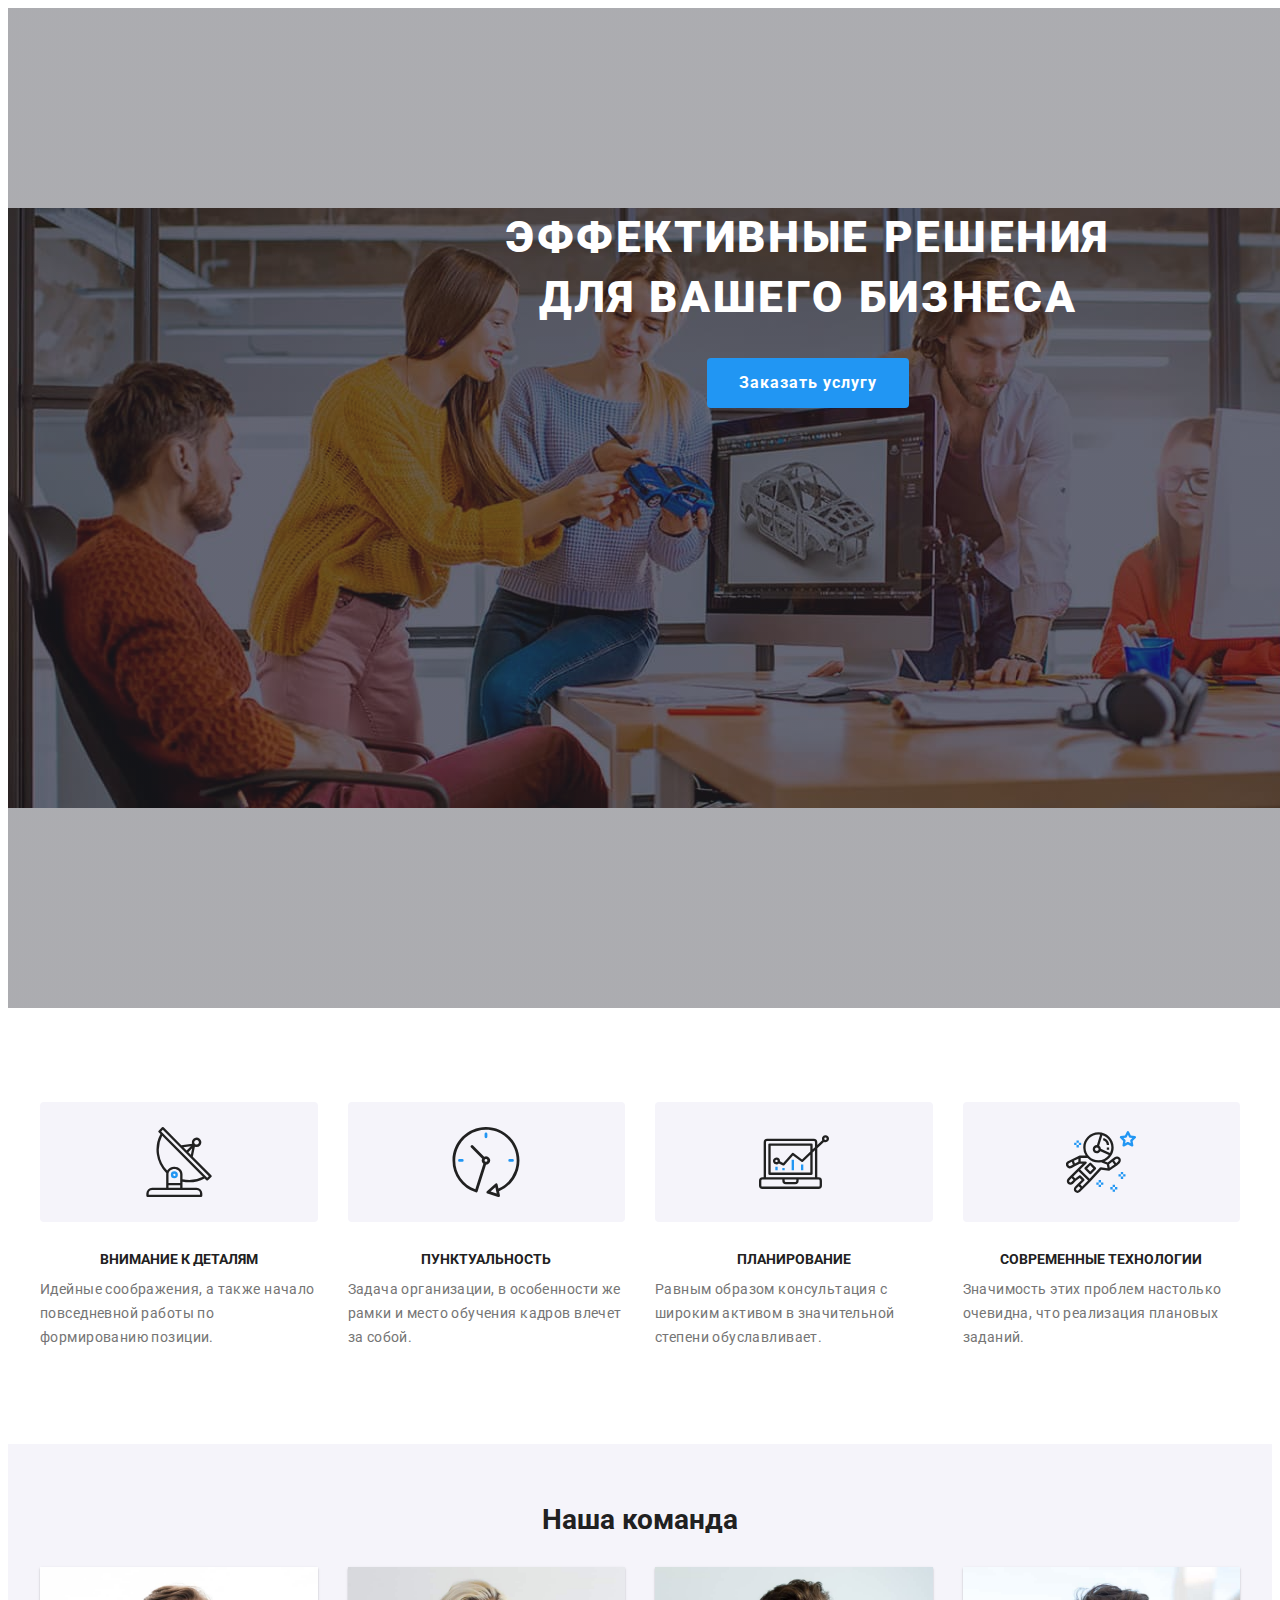
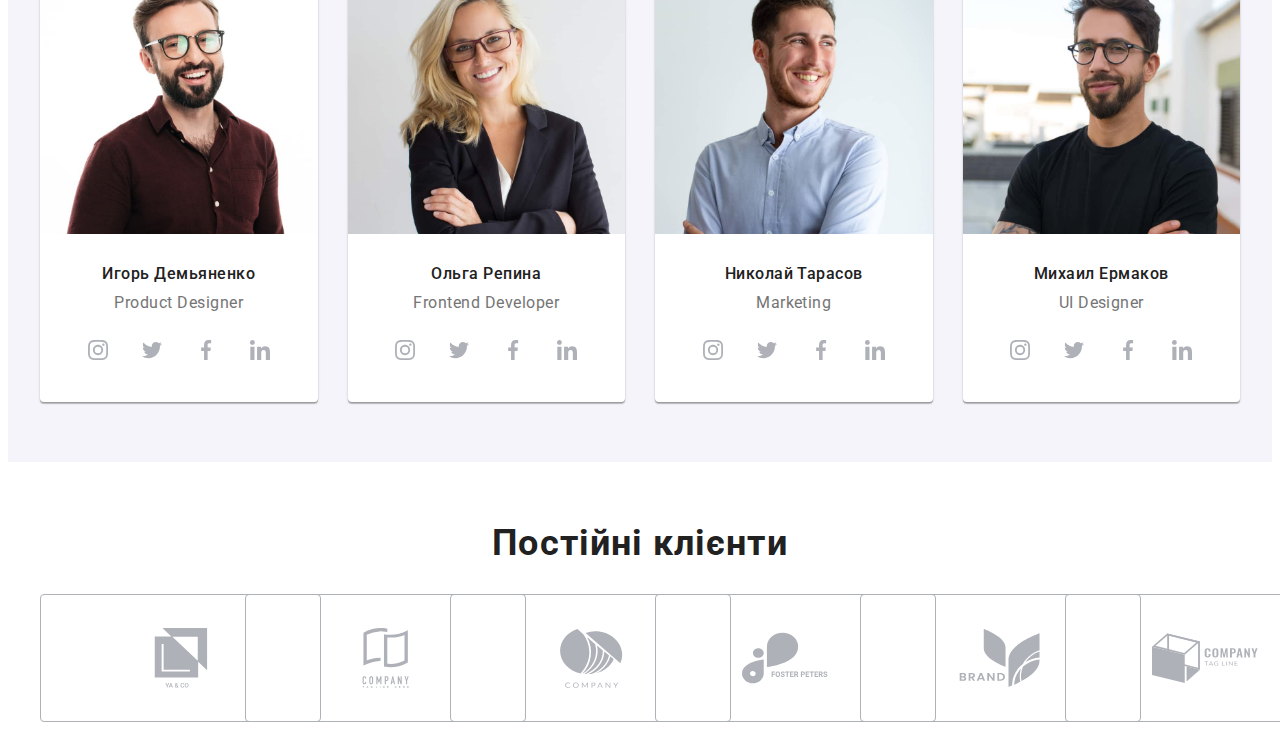
==== index.html @ 5abfdfe2 "адаптивка 3 секцій" ====
<!DOCTYPE html>
<html lang="ru">
<head>
    <meta charset="UTF-8">
    <meta http-equiv="X-UA-Compatible" content="IE=edge">
    <meta name="viewport" content="width=device-width, initial-scale=1.0">
    <title>Document</title>
    <link href="https://fonts.googleapis.com/css2?family=Raleway:wght@700&family=Roboto:wght@400;500;700;900&display=swap" rel="stylesheet">
    <link rel="stylesheet" href="https://cdnjs.cloudflare.com/ajax/libs/modern-normalize/1.1.0/modern-normalize.min.css" integrity="sha512-wpPYUAdjBVSE4KJnH1VR1HeZfpl1ub8YT/NKx4PuQ5NmX2tKuGu6U/JRp5y+Y8XG2tV+wKQpNHVUX03MfMFn9Q==" crossorigin="anonymous" referrerpolicy="no-referrer" />
    <link rel="stylesheet" href="./css/main.min.css">
</head>
<body>
    <!--шапка сторінки-->
    <!-- <header class="header">
        <div class="container header__block">
            <a lang="en" href="" class="header__logo--black"> <span class="header__logo">Web</span>Studio</a>
            <nav class="navigation">
                <ul class="navigation__list list">
                    <li class="navigation__item"> <a href="./index.html" class="navigation__link current">Студия</a></li>
                    <li class="navigation__item"> <a href="./portfolio.html" class="navigation__link">Портфолио</a></li>
                    <li class="navigation__item"> <a href="" class="navigation__link">Контакты</a></li>
                </ul>
            </nav>
            <ul class="contacts list">
                <li class="contacts__item"><a href="mailto:info@devstudio.com" class="contacts__link"> 
                <svg class="contacts__icon-mail" width="16" height="12">
                    <use href="./images/symbol-defs.svg#mail"></use>
                </svg> info@devstudio.com</a></li>
                <li class="contacts__item"><a href="tel:+380961111111" class="contacts__link"> 
                <svg class="contacts__icon-tel" width="10" height="16">
                    <use href="./images/symbol-defs.svg#tel"></use>
                </svg> +38 096 111 11 11</a></li>
            </ul>
        </div>
      
    </header> -->
    <!-- <main> -->
            <!--секція з банером-->
            <section class="hero">
                <div class="container hero__container">
                    <h1 class="hero__title">Эффективные решения для вашего бизнеса</h1>
                    <button type="button" class="hero__button" data-modal-open>Заказать услугу</button>
                </div>
               
            </section>
        <!--секція з перевагами-->
        <section class="features">
            <div class="container">
                <h2 class="invisible features__title">переваги компанії</h2>
                <ul class="features__list list">
                    <li class="features__box">
                        <div class="features__icon-box">
                            <svg class="features__icon" width="70px" height="70px">
                                <use href="./images/symbol-defs.svg#antenna"></use>
                            </svg>
                        </div>
                        <h3 class="features__subtitle">Внимание к деталям</h3>
                        <p class="features__text">Идейные соображения, а также начало 
                        повседневной работы по формированию позиции.</p>
                    </li>
                    <li class="features__box">
                        <div class="features__icon-box">
                            <svg class="features__icon" width="70px" height="70px">
                                <use href="./images/symbol-defs.svg#clock"></use>
                            </svg>
                        </div>
                        <h3 class="features__subtitle">Пунктуальность</h3>
                        <p class="features__text">Задача организации, 
                        в особенности же рамки и место обучения кадров влечет за собой.</p>
                    </li>
                    <li class="features__box">
                        <div class="features__icon-box">
                            <svg class="features__icon" width="70px" height="70px">
                                <use href="./images/symbol-defs.svg#diagram"></use>
                            </svg>
                        </div>
                        <h3 class="features__subtitle">Планирование</h3>
                        <p class="features__text">Равным образом консультация с широким 
                        активом в значительной степени обуславливает.</p>
                    </li>
                    <li class="features__box">
                        <div class="features__icon-box">
                            <svg class="features__icon" width="70px" height="70px">
                                <use href="./images/symbol-defs.svg#astronaut"></use>
                            </svg>
                        </div>
                        <h3 class="features__subtitle">Современные технологии</h3>
                        <p class="features__text">Значимость этих проблем настолько очевидна,
                        что реализация плановых заданий.</p>
                    </li>
                </ul>
            </div>
        </section>
        <!--секція різновди робіт-->
        <!-- <section class="produce">
            <div class="container produce__foto">
                <h2 class="produce__title">Чем мы занимаемся</h2>
            <ul class="produce__list">
                <li class="produce__img">
                    <img src="./images/img_computer.jpg" alt="розробка програм на компютері" width="370">
                    <h3 class="produce__subtitle">Десктопні додатки</h3>
                </li>
                <li class="produce__img">
                    <img src="./images/img_telefon.jpg" alt="розробка дизайну сторінки на компютері" width="370">
                    <h3 class="produce__subtitle">Мобільні додатки</h3>
                </li>
                <li class="produce__img">
                    <img src="./images/img_color.jpg" alt="вибір спектру кольлрів" width="370">
                    <h3 class="produce__subtitle">Дизайнерські рішення</h3>
                </li>
            </ul>
            </div>
        </section> -->
        <!--секція команда-->
        <section class="team">
            <div class="container team__container">
                <h2 class="team__title">Наша команда</h2>
            <ul class="team__list list">
                <li class="team__box">
                    <img class="team__foto" src="./images/foto_ihor.jpg" alt="фото:Игорь Демьяненко" width="270">
                    <div class="team__info">
                        
                        <h3 class="team__subtitle" >Игорь Демьяненко</h3>
                        <p lang="en" class="team__text">Product Designer</p>
                        <ul class="team__icon-list list">
                            <li class="team__social"> <a href="" class="team__link link"> 
                                <svg class="team__soc-icon" width="20px" height="20px">
                                <use href="./images/symbol-defs.svg#instagram"></use>
                            </svg> </a>
                        </li>
                            <li class="team__social"> <a href="" class="team__link link"> 
                                <svg class="team__soc-icon" width="20px" height="20px">
                                    <use href="./images/symbol-defs.svg#twitter"></use>
                                </svg>
                            </a></li>
                            <li class="team__social"> <a href="" class="team__link link"> 
                                <svg class="team__soc-icon" width="20px" height="20px">
                                    <use href="./images/symbol-defs.svg#facebook"></use>
                                </svg>
                            </a></li>
                            <li class="team__social"> <a href="" class="team__link link">
                                <svg class="team__soc-icon" width="20px" height="20px">
                                    <use href="./images/symbol-defs.svg#linkedin"></use>
                                </svg>
                            </a></li>
                        </ul>
                    </div> 
                </li>
                <li class="team__box">
                    <img class="team__foto" src="./images/img_olga.jpg" alt="фото:Ольга Репина" width="270">
                    <div class="team__info">
                        <h3 class="team__subtitle">Ольга Репина</h3>
                        <p lang="en" class="team__text">Frontend Developer</p>
                        <ul class="team__icon-list list">
                            <li class="team__social"> <a href="" class="team__link link"> 
                                <svg class="team__soc-icon" width="20px" height="20px">
                                <use href="./images/symbol-defs.svg#instagram"></use>
                            </svg> </a></li>
                            <li class="team__social"> <a href="" class="team__link link"> 
                                <svg class="team__soc-icon" width="20px" height="20px">
                                    <use href="./images/symbol-defs.svg#twitter"></use>
                                </svg>
                            </a></li>
                            <li class="team__social"> <a href="" class="team__link link"> 
                                <svg class="team__soc-icon" width="20px" height="20px">
                                    <use href="./images/symbol-defs.svg#facebook"></use>
                                </svg>
                            </a></li>
                            <li class="team__social"> <a href="" class="team__link link">
                                <svg class="team__soc-icon" width="20px" height="20px">
                                    <use href="./images/symbol-defs.svg#linkedin"></use>
                                </svg>
                            </a></li>
                        </ul>
                    </div> 
                </li>
                <li class="team__box">
                    <img class="team__foto" src="./images/img_nikolay.jpg" alt="фото:Николай Тарасов" width="270">
                    <div class="team__info">
                        <h3 class="team__subtitle">Николай Тарасов</h3>
                        <p lang="en" class="team__text">Marketing</p>
                        <ul class="team__icon-list list">
                            <li class="team__social"> <a href="" class="team__link link"> 
                                <svg class="team__soc-icon" width="20px" height="20px">
                                <use href="./images/symbol-defs.svg#instagram"></use>
                            </svg> </a></li>
                            <li class="team__social"> <a href="" class="team__link link"> 
                                <svg class="team__soc-icon" width="20px" height="20px">
                                    <use href="./images/symbol-defs.svg#twitter"></use>
                                </svg>
                            </a></li>
                            <li class="team__social"> <a href="" class="team__link link"> 
                                <svg class="team__soc-icon" width="20px" height="20px">
                                    <use href="./images/symbol-defs.svg#facebook"></use>
                                </svg>
                            </a></li>
                            <li class="team__social"> <a href="" class="team__link link">
                                <svg class="team__soc-icon" width="20px" height="20px">
                                    <use href="./images/symbol-defs.svg#linkedin"></use>
                                </svg>
                            </a></li>
                        </ul>
                    </div> 
                </li>
                <li class="team__box">
                    <img class="team__foto" src="./images/img_mihail.jpg" alt="фото:Михаил Ермаков" width="270">
                    <div class="team__info">
                        <h3 class="team__subtitle">Михаил Ермаков</h3>
                        <p lang="en" class="team__text">UI Designer</p>
                        <ul class="team__icon-list list">
                            <li class="team__social"> <a href="" class="team__link link"> 
                                <svg class="team__soc-icon" width="20px" height="20px">
                                <use href="./images/symbol-defs.svg#instagram"></use>
                            </svg> </a></li>
                            <li class="team__social"> <a href="" class="team__link link"> 
                                <svg class="team__soc-icon" width="20px" height="20px">
                                    <use href="./images/symbol-defs.svg#twitter"></use>
                                </svg>
                            </a></li>
                            <li class="team__social"> <a href="" class="team__link link"> 
                                <svg class="team__soc-icon" width="20px" height="20px">
                                    <use href="./images/symbol-defs.svg#facebook"></use>
                                </svg>
                            </a></li>
                            <li class="team__social"> <a href="" class="team__link link">
                                <svg class="team__soc-icon" width="20px" height="20px">
                                    <use href="./images/symbol-defs.svg#linkedin"></use>
                                </svg>
                            </a></li>
                        </ul>
                    </div> 
                </li>
            </ul>
            </div>
        </section>
        <!-- клієнти -->
        <section class="customers">
            <div class="container customers__container">
                <h2 class="customers__title">Постійні клієнти</h2>
                <ul class="customers__list list">
                    <li class="customers__item"> <a href="" class="customers__link"> 
                    <svg class="customers__icon" width="106px" height="60px">
                        <use href="./images/symbol-defs.svg#logo"></use>
                    </svg></a> </li>
                    <li class="customers__item"> <a href="" class="customers__link"> 
                    <svg class="customers__icon" width="106px" height="60px">
                            <use href="./images/symbol-defs.svg#logo2"></use>
                    </svg></a> </li>
                    <li class="customers__item"> <a href="" class="customers__link"> 
                    <svg class="customers__icon" width="106px" height="60px">
                                <use href="./images/symbol-defs.svg#logo3"></use>
                    </svg></a> </li>
                    <li class="customers__item"> <a href="" class="customers__link"> 
                    <svg class="customers__icon" width="106px" height="60px">
                                    <use href="./images/symbol-defs.svg#logo4"></use>
                    </svg></a> </li>
                    <li class="customers__item"> <a href="" class="customers__link"> 
                    <svg class="customers__icon" width="106px" height="60px">
                                        <use href="./images/symbol-defs.svg#logo5"></use>
                    </svg></a> </li>
                    <li class="customers__item"> <a href="" class="customers__link"> 
                    <svg class="customers__icon" width="106px" height="60px">
                                            <use href="./images/symbol-defs.svg#logo6"></use>
                    </svg></a> </li>
                </ul>
            </div>
        </section>
    <!-- </main> -->
    <!--підвал сторінки-->
    <!-- <footer class="footer">
        <div class="container footer__container">
            <div class="footer__box">
                <a lang="en" href="" class="footer__logo--white"> <span class="footer__logo">Web</span>Studio</a>
                <address>
                    <ul class="footer__list list">
                        <li class="footer__address">г. Киев, пр-т Леси Украинки, 26</li>
                        <li class="footer__item"><a href="mailto:info@devstudio.com" class="footer__link">info@devstudio.com</a></li>
                        <li ><a href="tel:+380961111111" class="footer__link">+38 096 111 11 11</a></li>
                    </ul>
                </address>
            </div>
            <div class="networks">
                <strong class="networks__title">приєднуйтесь</strong>
                <ul class="networks__list list">
                    <li class="networks__item"> <a href="" class="networks__link"> 
                        <svg class="networks__icon link" width="20px" height="20px">
                        <use href="./images/symbol-defs.svg#instagram"></use>
                    </svg> </a> </li>
                    <li class="networks__item"> <a href="" class="networks__link"> 
                        <svg class="networks__icon link" width="20px" height="20px">
                        <use href="./images/symbol-defs.svg#twitter"></use>
                    </svg></a> </li>
                    <li class="networks__item"> <a href="" class="networks__link">
                        <svg class="networks__icon link" width="20px" height="20px">
                        <use href="./images/symbol-defs.svg#facebook"></use>
                    </svg> </a> </li>
                    <li class="networks__item"> <a href="" class="networks__link">
                        <svg class="networks__icon link" width="20px" height="20px">
                        <use href="./images/symbol-defs.svg#linkedin"></use>
                    </svg> </a> </li>
                </ul>
            </div>
            <div class="subscription"> 
                <strong class="subscription__title">Підпишіться на розсилку</strong>
                <form class="subscription__form">
                   <div class="subscription__box">
                       <input class="subscription__input" type="email" id="mail" name="mail" placeholder=" ">
                       <label class="subscription__label" for="mail">E-mail</label>
                   </div>
                
                <button class="subscription__btn" type="submit"> <span class="subscription__btn-text" >Підписатися</span>  
                    <svg class="subscription__icon" width="24px" height="24px"> 
                        <use href="./images/symbol-defs.svg#icon-send"></use> </svg> 
                </button>
                </form>
            </div>
        </div>
    </footer> -->
    <!-- <div class="beckdrop is-hidden" data-modal>
      <div class="modal">
        <p class="modal-title">
            Залиште свої дані, ми вам передзвонимо
        </p>
        <form class="modal-form">
            <div class="modal-input-box">
                <label for="name" class="modal-lable">Ім'я</label>
                <div class="modal-input-box-item">
                    <input type="text" required name="name" id="name" class="modal-input" placeholder="Введіть ім'я">
                    <svg class="modal-form-svgicon" width="18px" height="18px"> <use href="./images/symbol-defs.svg#person-modal-icon" ></use> </svg>
                </div>
            </div>
            <div class="modal-input-box">
                <label for="tel" class="modal-lable">Телефон</label>
                <div class="modal-input-box-item">
                    <input type="tel" required name="tel" id="tel" class="modal-input" placeholder="Введіть телефон">
                    <svg class="modal-form-svgicon" width="18px" height="18px"> <use href="./images/symbol-defs.svg#phone-modal-icon" ></use> </svg>
                </div>
            </div>
            <div class="modal-input-box">
                <label for="email" class="modal-lable">Пошта</label>
                <div class="modal-input-box-item">
                    <input type="email" name="email" id="email" class="modal-input" placeholder="Введіть електрону пошту">
                    <svg class="modal-form-svgicon" width="18px" height="18px"> <use href="./images/symbol-defs.svg#email-modal-icon" ></use> </svg>
                </div>
            </div>
            <div class="modal-form-area">
                <label class="user-text-label" for="user-text">Коментар</label>
                <textarea class="modal-form-textarea" name="user-text" id="user-text" placeholder="Введіть текст"></textarea>
            </div>
            <div class="modal-chekbox">
                <input class="chekbox-input invisible" type="checkbox" name="agree" value="true" id="agree">
                <label class="label-chek" for="agree">
                   
                        <span class="chekbox-icon-chek">
                            <svg class="icon-modal-check" width="16px" height="15px"> 
                            <use href="./images/symbol-defs.svg#check" ></use> </svg>  
                        </span> <span class="chek-title">Погоджуюся з розсилкою та приймаю</span>    
                        <a class="chek-link" href="#">Умови договору</a>
                </label>
            </div>

            <button class="modal-form-btn" type="submit">Відправити</button>
        </form>

        <button type="button" class="modal-close-button" data-modal-close>
                    <svg class="icon-close" width="11px" height="11px">
                <use href="./images/symbol-defs.svg#close"></use>
            </svg>
        </button>
      </div>  
    </div>
    <script src="./js/modal.js"></script> -->
</body>
</html>
---- css/main.min.css ----
:root{--primary-text-color: #212121;--accent-color: #2196f3;--had-logo-color: #000000;--text-color: #757575;--hero-color: #ffffff;--footer-contact-color: rgba(255, 255, 255, 0.6);--primary-bg-color: #ffffff;--hero-bg-color: #2f303a;--pre-footer-color: #f5f4fa}.invisible{position:absolute;width:1px;height:1px;margin:-1px;border:0;padding:0;white-space:nowrap;clip-path:inset(100%);clip:rect(0 0 0 0);overflow:hidden}p,h1,h2,h3{margin:0}ul{margin:0;padding-left:0}img{display:block;max-width:100%;height:auto}.list{list-style:none}.container{width:100%;margin-left:auto;margin-right:auto;padding-right:15px;padding-left:15px}@media screen and (min-width: 480px){.container{max-width:480px}}@media screen and (min-width: 768px){.container{max-width:768px}}@media screen and (min-width: 1200px){.container{max-width:1200px}}body{background-color:var(--primary-bg-color);color:var(--primary-text-color);font-family:"Roboto",sans-serif}.header__block{display:flex;align-items:center}.header{border-bottom:1px solid #ececec}.header__logo{text-decoration:none;font-family:raleway,sans-serif;font-weight:700;font-size:26px;line-height:1.19;letter-spacing:.03em;color:var(--accent-color)}.header__logo--black{padding:25px 0;text-decoration:none;font-family:raleway,sans-serif;font-weight:700;font-size:26px;line-height:1.19;letter-spacing:.03em;color:var(--had-logo-color);transition:color 250ms cubic-bezier(0.4, 0, 0.2, 1)}.header__logo--black:focus,.header__logo--black:hover{color:var(--accent-color)}.current{position:relative;color:var(--accent-color)}.current::after{position:absolute;content:"";width:100%;height:4px;left:0;border-radius:4px;background-color:var(--accent-color);bottom:-1.5%}.navigation{margin-left:93px}.navigation__list{display:flex}.navigation__link{display:block;padding-top:32px;padding-bottom:32px;text-decoration:none;font-weight:500;font-size:14px;line-height:1.14;letter-spacing:.02em;transition:color 250ms cubic-bezier(0.4, 0, 0.2, 1)}.navigation__link:hover,.navigation__link:focus{color:var(--accent-color)}.navigation__item+.navigation__item{margin-left:50px}.contacts{display:flex;justify-content:center;margin-left:auto}.contacts__icon-mail,.contacts__icon-tel{margin-right:10px;fill:currentColor}.contacts__item+.contacts__item{margin-left:50px}.contacts__link{display:flex;align-items:center;padding-top:32px;padding-bottom:32px;text-decoration:none;font-weight:500;font-size:14px;line-height:1.14;letter-spacing:.02em;color:var(--text-color);transition:color 250ms cubic-bezier(0.4, 0, 0.2, 1)}.contacts__link:hover,.contacts__link:focus{color:var(--accent-color)}.hero{width:1600px;height:600px;margin-right:auto;margin-left:auto;background-image:linear-gradient(rgba(47, 48, 58, 0.4), rgba(47, 48, 58, 0.4)),url(../images/herobg.jpg);background-repeat:no-repeat;background-size:contain;background-position:center;text-align:center;padding-top:200px;padding-bottom:200px}.hero__title{width:696px;text-align:center;font-weight:900;font-size:44px;line-height:1.36;letter-spacing:.06em;color:var(--hero-color);text-transform:uppercase}.hero__title{margin-bottom:30px;margin-left:auto;margin-right:auto}.hero__button{display:inline-block;padding:10px 32px;background-color:var(--accent-color);font-family:inherit;font-weight:700;font-size:16px;line-height:1.87;letter-spacing:.06em;color:var(--hero-color);border-radius:4px;border:none;cursor:pointer;align-items:center}.features__title{text-align:center;font-weight:700;font-size:36px;line-height:1.17;color:var(--primary-text-color)}.features{padding-top:60px;padding-bottom:60px}@media screen and (min-width: 1200px){.features{padding-top:94px;padding-bottom:94px}}@media screen and (min-width: 768px){.features__list{display:flex;flex-wrap:wrap}}.features__box:not(:last-child){margin-bottom:30px}@media screen and (min-width: 768px){.features__box{width:calc((100% - 30px)/2);display:inline-block}.features__box:nth-last-child(-n+2){margin-bottom:0}.features__box:nth-child(2n+1){margin-right:30px}}@media screen and (min-width: 1200px){.features__box{width:calc((100% - 90px)/4);margin-right:30px}.features__box:nth-child(4n){margin-right:0}.features__box:nth-child(-n+2){margin-bottom:0}}.features__subtitle{text-align:center;font-weight:700;font-size:14px;line-height:1.14;text-transform:uppercase;margin-bottom:10px}.features__text{font-weight:400;font-size:14px;line-height:1.71;letter-spacing:.03em;color:var(--text-color)}.features__icon-box{width:100%;height:120px;border-radius:4px;background-color:#f5f4fa;margin-bottom:30px;display:flex;align-items:center;justify-content:center}.produce{padding-bottom:94px}.produce__title{margin-bottom:50px;text-align:center;font-weight:700;font-size:36px;line-height:1.17;letter-spacing:.03em;color:var(--primary-text-color)}.produce__subtitle{display:flex;align-items:center;justify-content:center;position:absolute;font-weight:700;font-size:14px;line-height:1.14;letter-spacing:.03em;color:var(--hero-color);text-align:center;text-transform:uppercase;background-color:rgba(47,48,58,.8);bottom:0;width:100%;height:70px}.produce__img{position:relative;display:inline-block;flex-basis:calc(33.3333333333% - 30px);margin-right:30px}.produce__img:last-child{margin-right:0}.produce__list{display:flex;margin-right:-30px}.team{background:var(--pre-footer-color);padding-top:60px;padding-bottom:60px}.team__list{display:flex;flex-wrap:wrap}.team__box{background-color:var(--primary-bg-color);box-shadow:0px 1px 3px rgba(0,0,0,.12),0px 1px 1px rgba(0,0,0,.14),0px 2px 1px rgba(0,0,0,.2);border-radius:0px 0px 4px 4px}.team__box:not(:last-child){margin-bottom:30px}@media screen and (min-width: 768px){.team__box{width:calc((100% - 30px)/2)}.team__box:nth-last-child(-n+2){margin-bottom:0}.team__box:nth-child(2n+1){margin-right:30px}}@media screen and (min-width: 1200px){.team__box{width:calc((100% - 90px)/4)}.team__box:not(:last-child){margin-right:30px}.team__box:nth-child(-n+2){margin-bottom:0}}.team__foto{width:100%}.team__title{margin-bottom:30px;text-align:center;font-weight:700;font-size:28px;line-height:1.17;color:var(--primary-text-color)}.team__subtitle{font-weight:500;font-size:16px;line-height:1.19;letter-spacing:.03em;margin-bottom:10px;text-align:center}.team__text{font-size:16px;line-height:1.19;letter-spacing:.03em;color:var(--text-color);margin-bottom:16px;text-align:center}.team__info{padding-top:30px;padding-bottom:30px}.team__icon-list{display:flex;justify-content:center;gap:10px}.team__link{width:44px;height:44px;border-radius:50%;background-color:var(--primary-bg-color);display:flex;align-items:center;justify-content:center;color:#afb1b8;transition:color 250ms cubic-bezier(0.4, 0, 0.2, 1),background-color 250ms cubic-bezier(0.4, 0, 0.2, 1)}.team__link:hover,.team__link:focus{background-color:var(--accent-color);color:var(--hero-color)}.team__soc-icon{fill:currentColor}.customers{padding-top:60px;padding-bottom:60px}.customers__title{margin-bottom:30px;text-align:center;font-size:28px;line-height:1.17;letter-spacing:.03em;color:var(--primary-text-color)}@media screen and (min-width: 1200px){.customers__title{font-size:36px;line-height:1.17;letter-spacing:.03em;color:var(--primary-text-color)}}.customers__list{gap:30px;display:flex;flex-wrap:wrap;display:flex;justify-content:center}.customers__item{width:calc((100% - 30px)/2)}@media screen and (min-width: 768px){.customers__item{width:calc((100% - 60px)/3)}}@media screen and (min-width: 1200px){.customers__item{width:calc((100% - 150px)/6)}}.customers__link{padding:16px 52px;width:100%;height:100%;outline:rgba(0,0,0,0);border:1px solid #afb1b8;border-radius:4px;display:flex;align-items:center;justify-content:center;fill:#afb1b8;transition:fill 250ms cubic-bezier(0.4, 0, 0.2, 1),border 250ms cubic-bezier(0.4, 0, 0.2, 1)}.customers__link:hover,.customers__link:focus{fill:var(--accent-color);border:1px solid var(--accent-color)}.footer{padding-top:60px;padding-bottom:60px}.footer__box{margin-right:70px}.footer__container{display:flex;align-items:baseline}.footer{background-color:var(--hero-bg-color)}.footer__logo--white{display:inline-block;margin-bottom:20px;font-family:raleway,sans-serif;text-decoration:none;font-weight:700;font-size:26px;line-height:1.19;letter-spacing:.03em;color:var(--hero-color);transition:color 250ms cubic-bezier(0.4, 0, 0.2, 1)}.footer__logo--white:hover,.footer__logo--white:focus{color:var(--accent-color)}.footer__logo{color:var(--accent-color)}.networks{margin-right:auto}.footer__link{text-decoration:none;color:var(--footer-contact-color);font-size:14px;line-height:1.71;font-style:normal;transition:color 250ms cubic-bezier(0.4, 0, 0.2, 1)}.footer__link:hover,.footer__link:focus{color:var(--accent-color)}.footer__item{margin-bottom:9px}.footer__address{margin-bottom:9px;color:var(--hero-color);font-size:14px;line-height:1.71;font-style:normal}.networks__title{display:block;text-transform:uppercase;margin-bottom:20px;font-weight:700;font-size:14px;line-height:1.14;letter-spacing:.03em;color:var(--hero-color)}.networks__list{display:flex;gap:10px}.networks__icon{fill:var(--hero-color)}.networks__link{width:44px;height:44px;background-color:rgba(255,255,255,.1);border-radius:50%;display:flex;align-items:center;justify-content:center;transition:background-color 250ms cubic-bezier(0.4, 0, 0.2, 1)}.networks__link:hover,.networks__link:focus{background-color:var(--accent-color)}.subscription{display:block}.subscription__title{display:block;text-transform:uppercase;margin-bottom:20px;font-weight:700;font-size:14px;line-height:1.14;letter-spacing:.03em;color:#fff}.subscription__box{position:relative;margin-right:12px}.subscription__form{display:flex}.subscription__input{width:358px;height:50px;border:1px solid rgba(255,255,255,.3);border-radius:4px;background-color:rgba(0,0,0,0);padding:16px 15px;color:var(--hero-color);transition:250ms cubic-bezier(0.4, 0, 0.2, 1)}.subscription__input:focus{border:1px solid var(--accent-color);outline:rgba(0,0,0,0)}.subscription__label{position:absolute;left:16px;top:50%;transform:translateY(-50%);transition:250ms cubic-bezier(0.4, 0, 0.2, 1);font-weight:400;font-size:16px;line-height:1.25;letter-spacing:.03em;color:rgba(255,255,255,.6)}.subscription__input:focus+.subscription__label,.subscription__input:not(:placeholder-shown)+.subscription__label{transform:translateX(-70px) translateY(-50%);color:var(--accent-color)}.subscription__btn{display:flex;width:200px;height:50px;box-shadow:0px 4px 4px rgba(0,0,0,.15);border-radius:4px;background-color:var(--accent-color);font-weight:700;font-size:16px;line-height:1.87;letter-spacing:.06em;color:var(--hero-color);display:flex;align-items:center;justify-content:center;cursor:pointer;border:none}.subscription__btn-text{margin-right:10px}.subscription__icon{fill:var(--primary-bg-color)}.secondary-page{background-color:var(--primary-bg-color);padding-top:94px;padding-bottom:94px}.buttons__text{display:flex;display:inline-block;background-color:var(--pre-footer-color);font-family:inherit;text-align:center;cursor:pointer;font-weight:500;font-size:16px;line-height:1.62;letter-spacing:.03em;color:var(--primary-text-color);border:none;border-radius:4px;padding:6px 22px;transition:background-color 250ms cubic-bezier(0.4, 0, 0.2, 1),color 250ms cubic-bezier(0.4, 0, 0.2, 1),box-shadow 250ms cubic-bezier(0.4, 0, 0.2, 1)}.buttons__text:hover,.buttons__text:focus{color:var(--hero-color);background-color:var(--accent-color);box-shadow:0px 3px 1px rgba(0,0,0,.1),0px 1px 2px rgba(0,0,0,.08),0px 2px 2px rgba(0,0,0,.12)}.buttons__item{margin-right:8px}.buttons__item:nth-child(5n){margin-right:0}.cluster__element{position:relative;overflow:hidden}.cluster__description{position:absolute;top:0;left:0;height:101%;font-weight:400;font-size:18px;line-height:1.56;letter-spacing:.03em;color:var(--hero-color);padding:63px 24px;background-color:rgba(33,150,243,.9);transform:translateY(100%);transition:transform 250ms cubic-bezier(0.4, 0, 0.2, 1);overflow:auto}.cluster__link:hover .cluster__description{transform:translateY(0%)}.cluster__link:focus .cluster__description{transform:translateY(0%)}.cluster__subtitle{font-weight:700;font-size:18px;line-height:2;letter-spacing:.06em;color:var(--primary-text-color);margin-bottom:4px}.cluster__text{font-size:16px;line-height:1.87;letter-spacing:.03em;color:var(--text-color)}.cluster__link{display:block;text-decoration:none;outline:rgba(0,0,0,0);transition:box-shadow 250ms cubic-bezier(0.4, 0, 0.2, 1)}.cluster__link:hover,.cluster__link:focus{box-shadow:0px 3px 1px rgba(0,0,0,.1),0px 1px 2px rgba(0,0,0,.08),0px 2px 2px rgba(0,0,0,.12)}.buttons{display:flex;justify-content:center;margin-bottom:50px}.cluster{display:flex;flex-wrap:wrap;margin-bottom:-30px;margin-right:-30px}.cluster__item{flex-basis:calc(33.3333333333% - 30px);margin-right:30px;margin-bottom:30px}.cluster__box{padding:20px 24px;border:1px solid #eee;border-top:0}.beckdrop{position:fixed;top:0;left:0;width:100%;height:100%;background:rgba(0,0,0,.2);transition:opacity 250ms cubic-bezier(0.4, 0, 0.2, 1),visibility 2500ms cubic-bezier(0.4, 0, 0.2, 1)}.beckdrop.is-hidden .modal{transform:translate(-50%, -50%) scale(0) rotate(0deg)}.modal{position:absolute;padding:40px;width:528px;height:581px;background-color:var(--primary-bg-color);border-radius:4px;box-shadow:0px 1px 3px rgba(0,0,0,.12),0px 1px 1px rgba(0,0,0,.14),0px 2px 1px rgba(0,0,0,.2);top:50%;left:50%;transform:translate(-50%, -50%) scale(1) rotate(360deg);transition:transform 250ms cubic-bezier(0.4, 0, 0.2, 1)}.modal-close-button{position:absolute;background-color:var(--primary-bg-color);width:30px;height:30px;border-radius:50%;border:1px solid rgba(0,0,0,.1);top:8px;right:8px;cursor:pointer;transition:fill 250ms cubic-bezier(0.4, 0, 0.2, 1)}.modal-close-button:hover>.icon-close,.modal-close-button:focus>.icon-close{fill:var(--accent-color)}.is-hidden{opacity:0;visibility:hidden;pointer-events:none}.modal-title{text-align:center;font-weight:700;font-size:20px;line-height:1.15;letter-spacing:.03em;color:var(--primary-text-color);margin-bottom:12px}.modal-input{width:100%;height:40px;border:1px solid rgba(33,33,33,.2);border-radius:4px;padding-left:42px;outline:rgba(0,0,0,0);transition:border 250ms cubic-bezier(0.4, 0, 0.2, 1)}.modal-form-btn{display:block;width:200px;height:50px;border-radius:4px;background-color:var(--accent-color);border:none;margin-left:auto;margin-right:auto;color:var(--hero-color);font-weight:700;font-style:16px;line-height:1.87;letter-spacing:.06em;cursor:pointer;transition:box-shadow 250ms cubic-bezier(0.4, 0, 0.2, 1)}.modal-form-btn:hover,.modal-form-btn:focus{box-shadow:0px 4px 4px rgba(0,0,0,.15)}.modal-lable{font-weight:400;font-size:12px;line-height:1.17;letter-spacing:.01em;color:var(--text-color);margin-bottom:4px}.modal-input-box{margin-bottom:10px}.modal-input-box-item{position:relative}.modal-form-svgicon{position:absolute;top:50%;left:12px;transform:translateY(-50%);transition:fill 250ms cubic-bezier(0.4, 0, 0.2, 1)}.modal-input:focus+.modal-form-svgicon{fill:var(--accent-color)}.modal-input:focus{border:1px solid var(--accent-color)}.user-text-label{margin-bottom:4px;font-weight:400;font-size:12px;line-height:1.17;letter-spacing:.01em;color:var(--text-color)}.modal-form-textarea{display:block;width:100%;height:120px;border:1px solid rgba(33,33,33,.2);border-radius:4px;padding:12px 16px;font-weight:400;font-size:12px;line-height:1.17;letter-spacing:.01em;color:var(--text-color);resize:none;outline:rgba(0,0,0,0);transition:border 250ms cubic-bezier(0.4, 0, 0.2, 1)}.modal-form-textarea:focus{border:1px solid var(--accent-color)}.modal-form-area{margin-bottom:20px}.label-chek{font-weight:400;font-size:14px;line-height:1.71;letter-spacing:.03em;color:var(--text-color);cursor:pointer;display:flex;align-items:center;justify-content:center}.chek-link{font-weight:400;font-size:14px;line-height:1.11;letter-spacing:.03em;color:var(--accent-color);border-bottom:1px solid var(--accent-color);text-decoration:none}.modal-chekbox{margin-bottom:30px}.chek-title{margin-right:8px}.chekbox-icon-chek{width:16px;height:15px;border-radius:2px;border:1px solid var(--had-logo-color);margin-right:8px;display:flex;align-items:center;justify-content:center;transition:background-color 2500ms cubic-bezier(0.4, 0, 0.2, 1);transition:border 250ms cubic-bezier(0.4, 0, 0.2, 1)}.chekbox-icon-chek:hover{border:1px solid var(--accent-color)}.icon-modal-check{fill:rgba(0,0,0,0);transition:fill 250ms cubic-bezier(0.4, 0, 0.2, 1)}.chekbox-input:checked+.label-chek .chekbox-icon-chek{background-color:var(--accent-color);border:none}.chekbox-input:checked+.label-chek .icon-modal-check{fill:var(--hero-color)}.chekbox-input:focus+.label-chek .chekbox-icon-chek{border-color:var(--accent-color)}/*# sourceMappingURL=main.min.css.map */
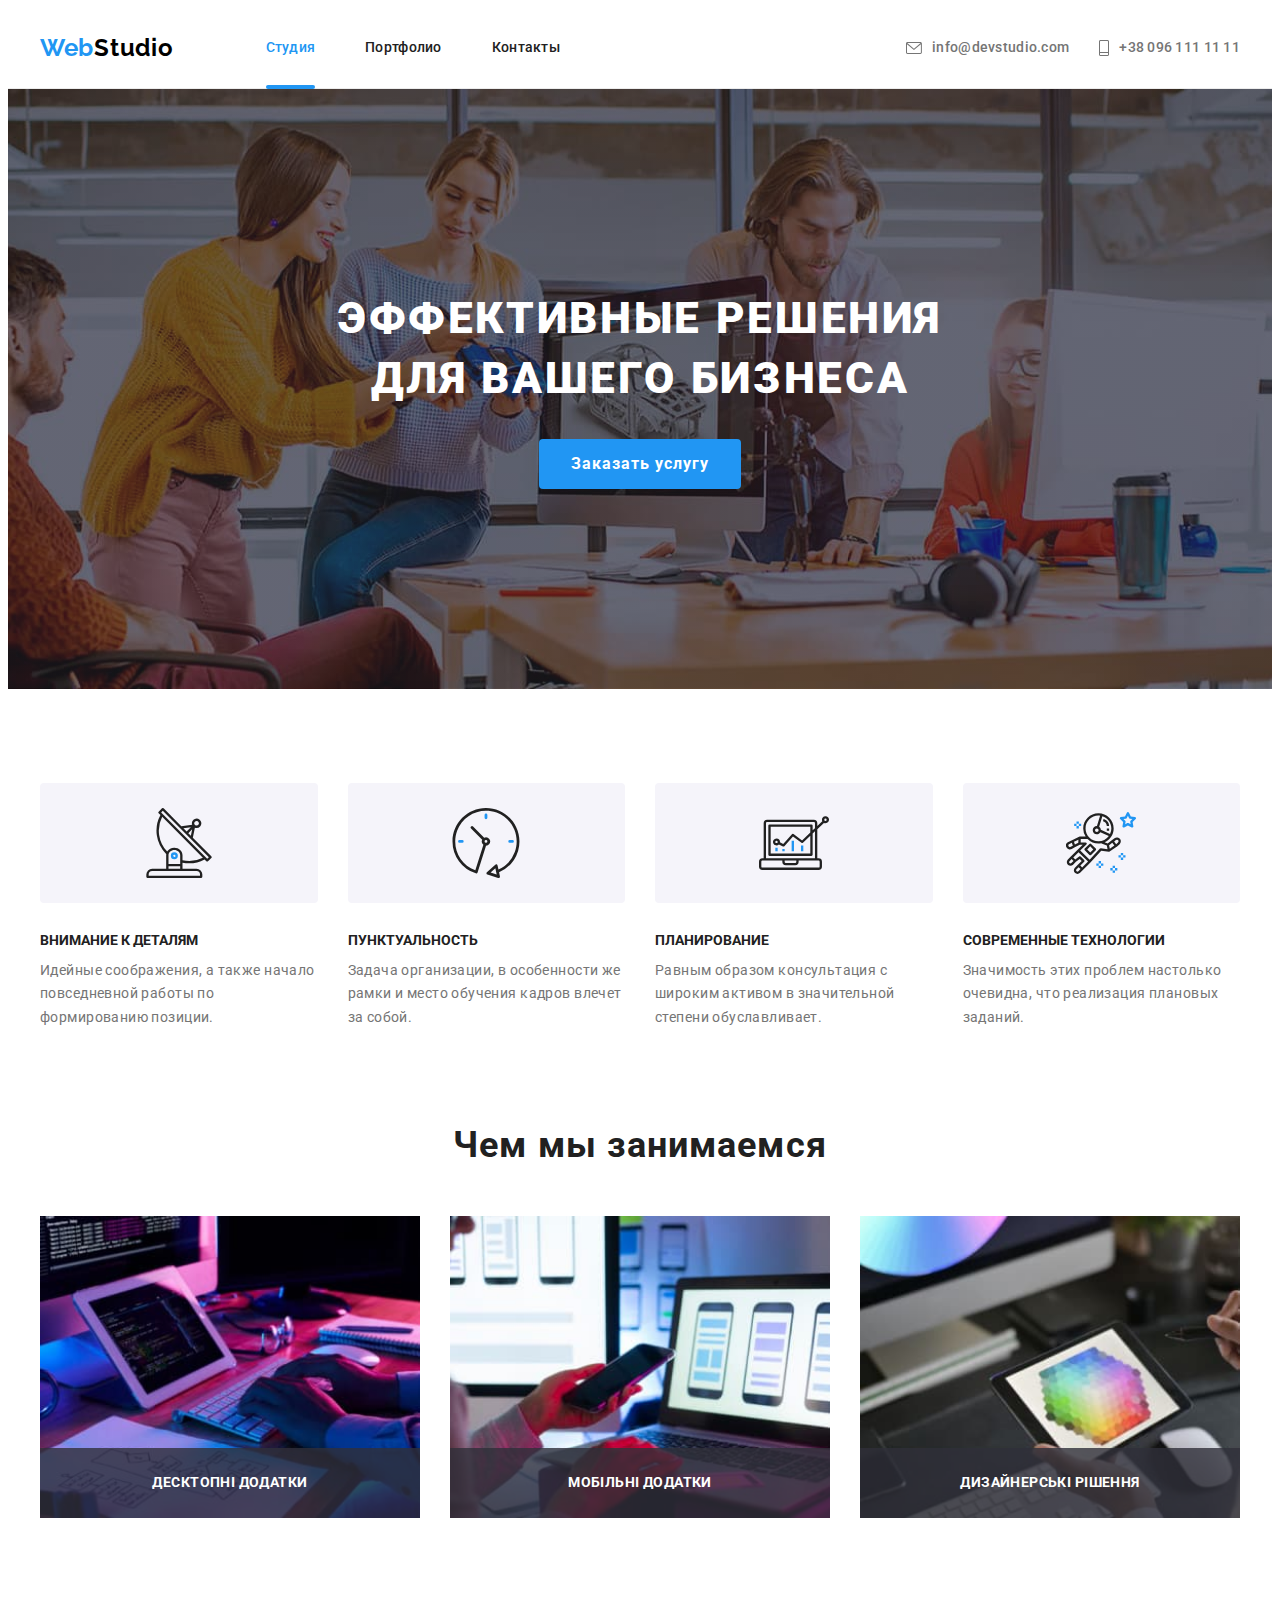
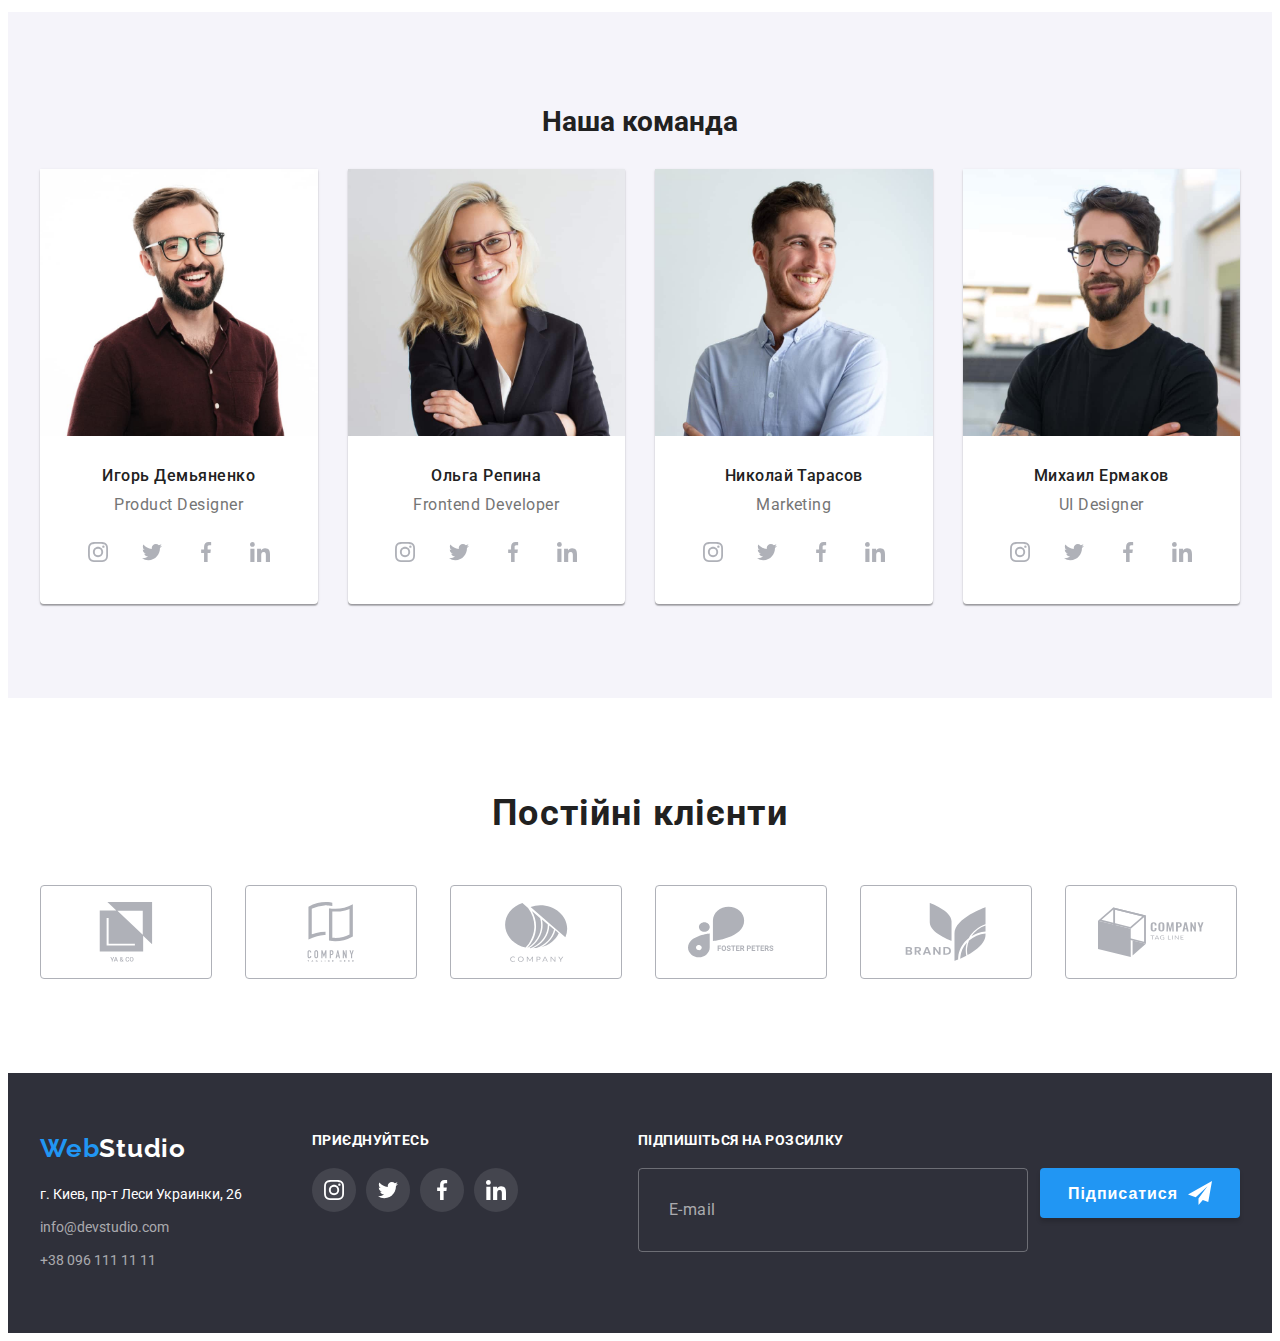
==== commit 31a9954a: "коректви по дз" ====
--- a/index.html
+++ b/index.html
@@ -11,7 +11,7 @@
 </head>
 <body>
     <!--шапка сторінки-->
-    <!-- <header class="header">
+    <header class="header">
         <div class="container header__block">
             <a lang="en" href="" class="header__logo--black"> <span class="header__logo">Web</span>Studio</a>
             <nav class="navigation">
@@ -31,10 +31,46 @@
                     <use href="./images/symbol-defs.svg#tel"></use>
                 </svg> +38 096 111 11 11</a></li>
             </ul>
+            <button type="button" class="header__button"> 
+                <svg class="header__icon-menu" width="40" height="40"> 
+                    <use href="./images/symbol-defs.svg#menu_button">
+                    </use> </svg> </button>
+            <div class="header__mobile-menu is-hidden">
+                <div class="container">
+                     <div class="mobile-menu-top">
+                        <button type="button" class="header__close-button">
+                        <svg class="header__icon-close" width="20px" height="20px">
+                        <use href="./images/symbol-defs.svg#close"></use>
+                         </svg>
+                        </button>
+                        <nav class="menu-navigation">
+                        <ul class="menu-navigation__list list">
+                        <li class="menu-navigation__item"> <a href="./index.html" class="menu-navigation__link current">Студия</a></li>
+                        <li class="menu-navigation__item"> <a href="./portfolio.html" class="menu-navigation__link">Портфолио</a></li>
+                        <li class="menu-navigation__item"> <a href="" class="menu-navigation__link">Контакты</a></li>
+                        </ul>
+                        </nav>
+                    </div>
+                    <div class="mobile-menu-bottom">
+                        <ul class="menu__contacts list">
+                        <li class="menu__item"><a href="tel:+380961111111" class="menu__link-tel"> 
+                        +38 096 111 11 11</a></li>
+                        <li class="menu__item"><a href="mailto:info@devstudio.com" class="menu__link-mail"> 
+                        info@devstudio.com</a></li>
+                        </ul>
+                        <ul class="mobile-menu-social-list list">
+                            <li class="mobile-menu-social-item"> <a href="" class="mobile-menu-social-link">Instagram</a></li>
+                            <li class="mobile-menu-social-item"> <a href="" class="mobile-menu-social-link">Twitter</a></li>
+                            <li class="mobile-menu-social-item"> <a href="" class="mobile-menu-social-link">Facebook</a></li>
+                            <li class="mobile-menu-social-item"> <a href="" class="mobile-menu-social-link">LinkedIn</a></li>
+                        </ul>
+                    </div>
+                 </div>
+            </div>
         </div>
       
-    </header> -->
-    <!-- <main> -->
+    </header>
+    <main>
             <!--секція з банером-->
             <section class="hero">
                 <div class="container hero__container">
@@ -92,32 +128,58 @@
             </div>
         </section>
         <!--секція різновди робіт-->
-        <!-- <section class="produce">
+        <section class="produce">
             <div class="container produce__foto">
                 <h2 class="produce__title">Чем мы занимаемся</h2>
             <ul class="produce__list">
                 <li class="produce__img">
-                    <img src="./images/img_computer.jpg" alt="розробка програм на компютері" width="370">
+                    <picture>
+                        <source srcset="./images/img_computer.jpg 1x,
+                        ./images/img_computer-2x.jpg 2x"
+                        media="(min-width: 1200px)" >
+                        <img src="./images/img_computer.jpg" alt="розробка програм на компютері" width="370">
+                    </picture>
                     <h3 class="produce__subtitle">Десктопні додатки</h3>
                 </li>
                 <li class="produce__img">
-                    <img src="./images/img_telefon.jpg" alt="розробка дизайну сторінки на компютері" width="370">
+                    <picture>
+                        <source srcset="./images/img_telefon.jpg 1x,
+                        ./images/img_telefon-2x.jpg 2x"
+                        media="(min-width: 1200px)" >
+                        <img src="./images/img_telefon.jpg" alt="розробка дизайну сторінки на компютері" width="370">
+                    </picture>
                     <h3 class="produce__subtitle">Мобільні додатки</h3>
                 </li>
                 <li class="produce__img">
-                    <img src="./images/img_color.jpg" alt="вибір спектру кольлрів" width="370">
+                    <picture>
+                        <source srcset="./images/img_color.jpg 1x,
+                        ./images/img_color-2x.jpg 2x"
+                        media="(min-width: 1200px)">
+                        <img src="./images/img_color.jpg" alt="вибір спектру кольлрів" width="370">
+                    </picture>
                     <h3 class="produce__subtitle">Дизайнерські рішення</h3>
                 </li>
             </ul>
             </div>
-        </section> -->
+        </section>
         <!--секція команда-->
         <section class="team">
             <div class="container team__container">
                 <h2 class="team__title">Наша команда</h2>
             <ul class="team__list list">
                 <li class="team__box">
-                    <img class="team__foto" src="./images/foto_ihor.jpg" alt="фото:Игорь Демьяненко" width="270">
+                    <picture>
+                        <source srcset="./images/foto_ihor.jpg 1x,
+                            ./images/foto_ihor-2x.jpg 2x"
+                             media="(min-width: 1200px)">
+                        <source srcset="./images/foto_ihor-tab.jpg 1x,
+                            ./images/foto_ihor-tab-2x.jpg 2x"
+                             media="(min-width: 768px)">
+                        <source srcset="./images/foto_ihor-mobile.jpg 1x,
+                             ./images/foto_ihor-mobile-2x.jpg 2x"
+                              media="(max-width: 767px)">
+                        <img class="team__foto" src="./images/foto_ihor.jpg" alt="фото:Игорь Демьяненко" width="270">
+                    </picture>
                     <div class="team__info">
                         
                         <h3 class="team__subtitle" >Игорь Демьяненко</h3>
@@ -147,7 +209,18 @@
                     </div> 
                 </li>
                 <li class="team__box">
+                    <picture>
+                        <source srcset="./images/img_olga.jpg 1x,
+                            ./images/img_olga-2x.jpg 2x"
+                             media="(min-width: 1200px)">
+                        <source srcset="./images/img_olga-tab.jpg 1x,
+                            ./images/img_olga-tab-2x.jpg 2x"
+                             media="(min-width: 768px)">
+                        <source srcset="./images/img_olga-mobile.jpg 1x,
+                             ./images/img_olga-mobile-2x.jpg 2x"
+                              media="(max-width: 767px)">
                     <img class="team__foto" src="./images/img_olga.jpg" alt="фото:Ольга Репина" width="270">
+                    </picture>
                     <div class="team__info">
                         <h3 class="team__subtitle">Ольга Репина</h3>
                         <p lang="en" class="team__text">Frontend Developer</p>
@@ -175,7 +248,18 @@
                     </div> 
                 </li>
                 <li class="team__box">
+                    <picture>
+                        <source srcset="./images/img_nikolay.jpg 1x,
+                            ./images/img_nikolay-2x.jpg 2x"
+                             media="(min-width: 1200px)">
+                        <source srcset="./images/img_nikolay-tab.jpg 1x,
+                            ./images/img_nikolay-tab-2x.jpg 2x"
+                             media="(min-width: 768px)">
+                        <source srcset="./images/img_nikolay-mobile.jpg 1x,
+                             ./images/img_nikolay-mobile-2x.jpg 2x"
+                              media="(max-width: 767px)">
                     <img class="team__foto" src="./images/img_nikolay.jpg" alt="фото:Николай Тарасов" width="270">
+                    </picture>
                     <div class="team__info">
                         <h3 class="team__subtitle">Николай Тарасов</h3>
                         <p lang="en" class="team__text">Marketing</p>
@@ -203,7 +287,18 @@
                     </div> 
                 </li>
                 <li class="team__box">
+                    <picture>
+                        <source srcset="./images/img_mihail.jpg 1x,
+                            ./images/img_mihail-2x.jpg 2x"
+                             media="(min-width: 1200px)">
+                        <source srcset="./images/img_mihail-tab.jpg 1x,
+                            ./images/img_mihail-tab-2x.jpg 2x"
+                             media="(min-width: 768px)">
+                        <source srcset="./images/img_mihail-mobile.jpg 1x,
+                             ./images/img_mihail-mobile-2x.jpg 2x"
+                              media="(max-width: 767px)">
                     <img class="team__foto" src="./images/img_mihail.jpg" alt="фото:Михаил Ермаков" width="270">
+                    </picture>
                     <div class="team__info">
                         <h3 class="team__subtitle">Михаил Ермаков</h3>
                         <p lang="en" class="team__text">UI Designer</p>
@@ -265,10 +360,11 @@
                 </ul>
             </div>
         </section>
-    <!-- </main> -->
+    </main>
     <!--підвал сторінки-->
-    <!-- <footer class="footer">
+    <footer class="footer">
         <div class="container footer__container">
+            <div class="footer__secondary-container">
             <div class="footer__box">
                 <a lang="en" href="" class="footer__logo--white"> <span class="footer__logo">Web</span>Studio</a>
                 <address>
@@ -299,6 +395,7 @@
                         <use href="./images/symbol-defs.svg#linkedin"></use>
                     </svg> </a> </li>
                 </ul>
+            </div>
             </div>
             <div class="subscription"> 
                 <strong class="subscription__title">Підпишіться на розсилку</strong>
@@ -315,8 +412,8 @@
                 </form>
             </div>
         </div>
-    </footer> -->
-    <!-- <div class="beckdrop is-hidden" data-modal>
+    </footer>
+    <div class="beckdrop is-hidden" data-modal>
       <div class="modal">
         <p class="modal-title">
             Залиште свої дані, ми вам передзвонимо
@@ -369,6 +466,7 @@
         </button>
       </div>  
     </div>
-    <script src="./js/modal.js"></script> -->
+    <script src="./js/modal.js"></script>
+    <script src="./js/menu.js"></script>
 </body>
 </html>--- a/css/main.min.css
+++ b/css/main.min.css
@@ -1 +1 @@
-:root{--primary-text-color: #212121;--accent-color: #2196f3;--had-logo-color: #000000;--text-color: #757575;--hero-color: #ffffff;--footer-contact-color: rgba(255, 255, 255, 0.6);--primary-bg-color: #ffffff;--hero-bg-color: #2f303a;--pre-footer-color: #f5f4fa}.invisible{position:absolute;width:1px;height:1px;margin:-1px;border:0;padding:0;white-space:nowrap;clip-path:inset(100%);clip:rect(0 0 0 0);overflow:hidden}p,h1,h2,h3{margin:0}ul{margin:0;padding-left:0}img{display:block;max-width:100%;height:auto}.list{list-style:none}.container{width:100%;margin-left:auto;margin-right:auto;padding-right:15px;padding-left:15px}@media screen and (min-width: 480px){.container{max-width:480px}}@media screen and (min-width: 768px){.container{max-width:768px}}@media screen and (min-width: 1200px){.container{max-width:1200px}}body{background-color:var(--primary-bg-color);color:var(--primary-text-color);font-family:"Roboto",sans-serif}.header__block{display:flex;align-items:center}.header{border-bottom:1px solid #ececec}.header__logo{text-decoration:none;font-family:raleway,sans-serif;font-weight:700;font-size:26px;line-height:1.19;letter-spacing:.03em;color:var(--accent-color)}.header__logo--black{padding:25px 0;text-decoration:none;font-family:raleway,sans-serif;font-weight:700;font-size:26px;line-height:1.19;letter-spacing:.03em;color:var(--had-logo-color);transition:color 250ms cubic-bezier(0.4, 0, 0.2, 1)}.header__logo--black:focus,.header__logo--black:hover{color:var(--accent-color)}.current{position:relative;color:var(--accent-color)}.current::after{position:absolute;content:"";width:100%;height:4px;left:0;border-radius:4px;background-color:var(--accent-color);bottom:-1.5%}.navigation{margin-left:93px}.navigation__list{display:flex}.navigation__link{display:block;padding-top:32px;padding-bottom:32px;text-decoration:none;font-weight:500;font-size:14px;line-height:1.14;letter-spacing:.02em;transition:color 250ms cubic-bezier(0.4, 0, 0.2, 1)}.navigation__link:hover,.navigation__link:focus{color:var(--accent-color)}.navigation__item+.navigation__item{margin-left:50px}.contacts{display:flex;justify-content:center;margin-left:auto}.contacts__icon-mail,.contacts__icon-tel{margin-right:10px;fill:currentColor}.contacts__item+.contacts__item{margin-left:50px}.contacts__link{display:flex;align-items:center;padding-top:32px;padding-bottom:32px;text-decoration:none;font-weight:500;font-size:14px;line-height:1.14;letter-spacing:.02em;color:var(--text-color);transition:color 250ms cubic-bezier(0.4, 0, 0.2, 1)}.contacts__link:hover,.contacts__link:focus{color:var(--accent-color)}.hero{width:1600px;height:600px;margin-right:auto;margin-left:auto;background-image:linear-gradient(rgba(47, 48, 58, 0.4), rgba(47, 48, 58, 0.4)),url(../images/herobg.jpg);background-repeat:no-repeat;background-size:contain;background-position:center;text-align:center;padding-top:200px;padding-bottom:200px}.hero__title{width:696px;text-align:center;font-weight:900;font-size:44px;line-height:1.36;letter-spacing:.06em;color:var(--hero-color);text-transform:uppercase}.hero__title{margin-bottom:30px;margin-left:auto;margin-right:auto}.hero__button{display:inline-block;padding:10px 32px;background-color:var(--accent-color);font-family:inherit;font-weight:700;font-size:16px;line-height:1.87;letter-spacing:.06em;color:var(--hero-color);border-radius:4px;border:none;cursor:pointer;align-items:center}.features__title{text-align:center;font-weight:700;font-size:36px;line-height:1.17;color:var(--primary-text-color)}.features{padding-top:60px;padding-bottom:60px}@media screen and (min-width: 1200px){.features{padding-top:94px;padding-bottom:94px}}@media screen and (min-width: 768px){.features__list{display:flex;flex-wrap:wrap}}.features__box:not(:last-child){margin-bottom:30px}@media screen and (min-width: 768px){.features__box{width:calc((100% - 30px)/2);display:inline-block}.features__box:nth-last-child(-n+2){margin-bottom:0}.features__box:nth-child(2n+1){margin-right:30px}}@media screen and (min-width: 1200px){.features__box{width:calc((100% - 90px)/4);margin-right:30px}.features__box:nth-child(4n){margin-right:0}.features__box:nth-child(-n+2){margin-bottom:0}}.features__subtitle{text-align:center;font-weight:700;font-size:14px;line-height:1.14;text-transform:uppercase;margin-bottom:10px}.features__text{font-weight:400;font-size:14px;line-height:1.71;letter-spacing:.03em;color:var(--text-color)}.features__icon-box{width:100%;height:120px;border-radius:4px;background-color:#f5f4fa;margin-bottom:30px;display:flex;align-items:center;justify-content:center}.produce{padding-bottom:94px}.produce__title{margin-bottom:50px;text-align:center;font-weight:700;font-size:36px;line-height:1.17;letter-spacing:.03em;color:var(--primary-text-color)}.produce__subtitle{display:flex;align-items:center;justify-content:center;position:absolute;font-weight:700;font-size:14px;line-height:1.14;letter-spacing:.03em;color:var(--hero-color);text-align:center;text-transform:uppercase;background-color:rgba(47,48,58,.8);bottom:0;width:100%;height:70px}.produce__img{position:relative;display:inline-block;flex-basis:calc(33.3333333333% - 30px);margin-right:30px}.produce__img:last-child{margin-right:0}.produce__list{display:flex;margin-right:-30px}.team{background:var(--pre-footer-color);padding-top:60px;padding-bottom:60px}.team__list{display:flex;flex-wrap:wrap}.team__box{background-color:var(--primary-bg-color);box-shadow:0px 1px 3px rgba(0,0,0,.12),0px 1px 1px rgba(0,0,0,.14),0px 2px 1px rgba(0,0,0,.2);border-radius:0px 0px 4px 4px}.team__box:not(:last-child){margin-bottom:30px}@media screen and (min-width: 768px){.team__box{width:calc((100% - 30px)/2)}.team__box:nth-last-child(-n+2){margin-bottom:0}.team__box:nth-child(2n+1){margin-right:30px}}@media screen and (min-width: 1200px){.team__box{width:calc((100% - 90px)/4)}.team__box:not(:last-child){margin-right:30px}.team__box:nth-child(-n+2){margin-bottom:0}}.team__foto{width:100%}.team__title{margin-bottom:30px;text-align:center;font-weight:700;font-size:28px;line-height:1.17;color:var(--primary-text-color)}.team__subtitle{font-weight:500;font-size:16px;line-height:1.19;letter-spacing:.03em;margin-bottom:10px;text-align:center}.team__text{font-size:16px;line-height:1.19;letter-spacing:.03em;color:var(--text-color);margin-bottom:16px;text-align:center}.team__info{padding-top:30px;padding-bottom:30px}.team__icon-list{display:flex;justify-content:center;gap:10px}.team__link{width:44px;height:44px;border-radius:50%;background-color:var(--primary-bg-color);display:flex;align-items:center;justify-content:center;color:#afb1b8;transition:color 250ms cubic-bezier(0.4, 0, 0.2, 1),background-color 250ms cubic-bezier(0.4, 0, 0.2, 1)}.team__link:hover,.team__link:focus{background-color:var(--accent-color);color:var(--hero-color)}.team__soc-icon{fill:currentColor}.customers{padding-top:60px;padding-bottom:60px}.customers__title{margin-bottom:30px;text-align:center;font-size:28px;line-height:1.17;letter-spacing:.03em;color:var(--primary-text-color)}@media screen and (min-width: 1200px){.customers__title{font-size:36px;line-height:1.17;letter-spacing:.03em;color:var(--primary-text-color)}}.customers__list{gap:30px;display:flex;flex-wrap:wrap;display:flex;justify-content:center}.customers__item{width:calc((100% - 30px)/2)}@media screen and (min-width: 768px){.customers__item{width:calc((100% - 60px)/3)}}@media screen and (min-width: 1200px){.customers__item{width:calc((100% - 150px)/6)}}.customers__link{padding:16px 52px;width:100%;height:100%;outline:rgba(0,0,0,0);border:1px solid #afb1b8;border-radius:4px;display:flex;align-items:center;justify-content:center;fill:#afb1b8;transition:fill 250ms cubic-bezier(0.4, 0, 0.2, 1),border 250ms cubic-bezier(0.4, 0, 0.2, 1)}.customers__link:hover,.customers__link:focus{fill:var(--accent-color);border:1px solid var(--accent-color)}.footer{padding-top:60px;padding-bottom:60px}.footer__box{margin-right:70px}.footer__container{display:flex;align-items:baseline}.footer{background-color:var(--hero-bg-color)}.footer__logo--white{display:inline-block;margin-bottom:20px;font-family:raleway,sans-serif;text-decoration:none;font-weight:700;font-size:26px;line-height:1.19;letter-spacing:.03em;color:var(--hero-color);transition:color 250ms cubic-bezier(0.4, 0, 0.2, 1)}.footer__logo--white:hover,.footer__logo--white:focus{color:var(--accent-color)}.footer__logo{color:var(--accent-color)}.networks{margin-right:auto}.footer__link{text-decoration:none;color:var(--footer-contact-color);font-size:14px;line-height:1.71;font-style:normal;transition:color 250ms cubic-bezier(0.4, 0, 0.2, 1)}.footer__link:hover,.footer__link:focus{color:var(--accent-color)}.footer__item{margin-bottom:9px}.footer__address{margin-bottom:9px;color:var(--hero-color);font-size:14px;line-height:1.71;font-style:normal}.networks__title{display:block;text-transform:uppercase;margin-bottom:20px;font-weight:700;font-size:14px;line-height:1.14;letter-spacing:.03em;color:var(--hero-color)}.networks__list{display:flex;gap:10px}.networks__icon{fill:var(--hero-color)}.networks__link{width:44px;height:44px;background-color:rgba(255,255,255,.1);border-radius:50%;display:flex;align-items:center;justify-content:center;transition:background-color 250ms cubic-bezier(0.4, 0, 0.2, 1)}.networks__link:hover,.networks__link:focus{background-color:var(--accent-color)}.subscription{display:block}.subscription__title{display:block;text-transform:uppercase;margin-bottom:20px;font-weight:700;font-size:14px;line-height:1.14;letter-spacing:.03em;color:#fff}.subscription__box{position:relative;margin-right:12px}.subscription__form{display:flex}.subscription__input{width:358px;height:50px;border:1px solid rgba(255,255,255,.3);border-radius:4px;background-color:rgba(0,0,0,0);padding:16px 15px;color:var(--hero-color);transition:250ms cubic-bezier(0.4, 0, 0.2, 1)}.subscription__input:focus{border:1px solid var(--accent-color);outline:rgba(0,0,0,0)}.subscription__label{position:absolute;left:16px;top:50%;transform:translateY(-50%);transition:250ms cubic-bezier(0.4, 0, 0.2, 1);font-weight:400;font-size:16px;line-height:1.25;letter-spacing:.03em;color:rgba(255,255,255,.6)}.subscription__input:focus+.subscription__label,.subscription__input:not(:placeholder-shown)+.subscription__label{transform:translateX(-70px) translateY(-50%);color:var(--accent-color)}.subscription__btn{display:flex;width:200px;height:50px;box-shadow:0px 4px 4px rgba(0,0,0,.15);border-radius:4px;background-color:var(--accent-color);font-weight:700;font-size:16px;line-height:1.87;letter-spacing:.06em;color:var(--hero-color);display:flex;align-items:center;justify-content:center;cursor:pointer;border:none}.subscription__btn-text{margin-right:10px}.subscription__icon{fill:var(--primary-bg-color)}.secondary-page{background-color:var(--primary-bg-color);padding-top:94px;padding-bottom:94px}.buttons__text{display:flex;display:inline-block;background-color:var(--pre-footer-color);font-family:inherit;text-align:center;cursor:pointer;font-weight:500;font-size:16px;line-height:1.62;letter-spacing:.03em;color:var(--primary-text-color);border:none;border-radius:4px;padding:6px 22px;transition:background-color 250ms cubic-bezier(0.4, 0, 0.2, 1),color 250ms cubic-bezier(0.4, 0, 0.2, 1),box-shadow 250ms cubic-bezier(0.4, 0, 0.2, 1)}.buttons__text:hover,.buttons__text:focus{color:var(--hero-color);background-color:var(--accent-color);box-shadow:0px 3px 1px rgba(0,0,0,.1),0px 1px 2px rgba(0,0,0,.08),0px 2px 2px rgba(0,0,0,.12)}.buttons__item{margin-right:8px}.buttons__item:nth-child(5n){margin-right:0}.cluster__element{position:relative;overflow:hidden}.cluster__description{position:absolute;top:0;left:0;height:101%;font-weight:400;font-size:18px;line-height:1.56;letter-spacing:.03em;color:var(--hero-color);padding:63px 24px;background-color:rgba(33,150,243,.9);transform:translateY(100%);transition:transform 250ms cubic-bezier(0.4, 0, 0.2, 1);overflow:auto}.cluster__link:hover .cluster__description{transform:translateY(0%)}.cluster__link:focus .cluster__description{transform:translateY(0%)}.cluster__subtitle{font-weight:700;font-size:18px;line-height:2;letter-spacing:.06em;color:var(--primary-text-color);margin-bottom:4px}.cluster__text{font-size:16px;line-height:1.87;letter-spacing:.03em;color:var(--text-color)}.cluster__link{display:block;text-decoration:none;outline:rgba(0,0,0,0);transition:box-shadow 250ms cubic-bezier(0.4, 0, 0.2, 1)}.cluster__link:hover,.cluster__link:focus{box-shadow:0px 3px 1px rgba(0,0,0,.1),0px 1px 2px rgba(0,0,0,.08),0px 2px 2px rgba(0,0,0,.12)}.buttons{display:flex;justify-content:center;margin-bottom:50px}.cluster{display:flex;flex-wrap:wrap;margin-bottom:-30px;margin-right:-30px}.cluster__item{flex-basis:calc(33.3333333333% - 30px);margin-right:30px;margin-bottom:30px}.cluster__box{padding:20px 24px;border:1px solid #eee;border-top:0}.beckdrop{position:fixed;top:0;left:0;width:100%;height:100%;background:rgba(0,0,0,.2);transition:opacity 250ms cubic-bezier(0.4, 0, 0.2, 1),visibility 2500ms cubic-bezier(0.4, 0, 0.2, 1)}.beckdrop.is-hidden .modal{transform:translate(-50%, -50%) scale(0) rotate(0deg)}.modal{position:absolute;padding:40px;width:528px;height:581px;background-color:var(--primary-bg-color);border-radius:4px;box-shadow:0px 1px 3px rgba(0,0,0,.12),0px 1px 1px rgba(0,0,0,.14),0px 2px 1px rgba(0,0,0,.2);top:50%;left:50%;transform:translate(-50%, -50%) scale(1) rotate(360deg);transition:transform 250ms cubic-bezier(0.4, 0, 0.2, 1)}.modal-close-button{position:absolute;background-color:var(--primary-bg-color);width:30px;height:30px;border-radius:50%;border:1px solid rgba(0,0,0,.1);top:8px;right:8px;cursor:pointer;transition:fill 250ms cubic-bezier(0.4, 0, 0.2, 1)}.modal-close-button:hover>.icon-close,.modal-close-button:focus>.icon-close{fill:var(--accent-color)}.is-hidden{opacity:0;visibility:hidden;pointer-events:none}.modal-title{text-align:center;font-weight:700;font-size:20px;line-height:1.15;letter-spacing:.03em;color:var(--primary-text-color);margin-bottom:12px}.modal-input{width:100%;height:40px;border:1px solid rgba(33,33,33,.2);border-radius:4px;padding-left:42px;outline:rgba(0,0,0,0);transition:border 250ms cubic-bezier(0.4, 0, 0.2, 1)}.modal-form-btn{display:block;width:200px;height:50px;border-radius:4px;background-color:var(--accent-color);border:none;margin-left:auto;margin-right:auto;color:var(--hero-color);font-weight:700;font-style:16px;line-height:1.87;letter-spacing:.06em;cursor:pointer;transition:box-shadow 250ms cubic-bezier(0.4, 0, 0.2, 1)}.modal-form-btn:hover,.modal-form-btn:focus{box-shadow:0px 4px 4px rgba(0,0,0,.15)}.modal-lable{font-weight:400;font-size:12px;line-height:1.17;letter-spacing:.01em;color:var(--text-color);margin-bottom:4px}.modal-input-box{margin-bottom:10px}.modal-input-box-item{position:relative}.modal-form-svgicon{position:absolute;top:50%;left:12px;transform:translateY(-50%);transition:fill 250ms cubic-bezier(0.4, 0, 0.2, 1)}.modal-input:focus+.modal-form-svgicon{fill:var(--accent-color)}.modal-input:focus{border:1px solid var(--accent-color)}.user-text-label{margin-bottom:4px;font-weight:400;font-size:12px;line-height:1.17;letter-spacing:.01em;color:var(--text-color)}.modal-form-textarea{display:block;width:100%;height:120px;border:1px solid rgba(33,33,33,.2);border-radius:4px;padding:12px 16px;font-weight:400;font-size:12px;line-height:1.17;letter-spacing:.01em;color:var(--text-color);resize:none;outline:rgba(0,0,0,0);transition:border 250ms cubic-bezier(0.4, 0, 0.2, 1)}.modal-form-textarea:focus{border:1px solid var(--accent-color)}.modal-form-area{margin-bottom:20px}.label-chek{font-weight:400;font-size:14px;line-height:1.71;letter-spacing:.03em;color:var(--text-color);cursor:pointer;display:flex;align-items:center;justify-content:center}.chek-link{font-weight:400;font-size:14px;line-height:1.11;letter-spacing:.03em;color:var(--accent-color);border-bottom:1px solid var(--accent-color);text-decoration:none}.modal-chekbox{margin-bottom:30px}.chek-title{margin-right:8px}.chekbox-icon-chek{width:16px;height:15px;border-radius:2px;border:1px solid var(--had-logo-color);margin-right:8px;display:flex;align-items:center;justify-content:center;transition:background-color 2500ms cubic-bezier(0.4, 0, 0.2, 1);transition:border 250ms cubic-bezier(0.4, 0, 0.2, 1)}.chekbox-icon-chek:hover{border:1px solid var(--accent-color)}.icon-modal-check{fill:rgba(0,0,0,0);transition:fill 250ms cubic-bezier(0.4, 0, 0.2, 1)}.chekbox-input:checked+.label-chek .chekbox-icon-chek{background-color:var(--accent-color);border:none}.chekbox-input:checked+.label-chek .icon-modal-check{fill:var(--hero-color)}.chekbox-input:focus+.label-chek .chekbox-icon-chek{border-color:var(--accent-color)}/*# sourceMappingURL=main.min.css.map */+:root{--primary-text-color: #212121;--accent-color: #2196f3;--had-logo-color: #000000;--text-color: #757575;--hero-color: #ffffff;--footer-contact-color: rgba(255, 255, 255, 0.6);--primary-bg-color: #ffffff;--hero-bg-color: #2f303a;--pre-footer-color: #f5f4fa}.invisible{position:absolute;width:1px;height:1px;margin:-1px;border:0;padding:0;white-space:nowrap;clip-path:inset(100%);clip:rect(0 0 0 0);overflow:hidden}p,h1,h2,h3{margin:0}ul{margin:0;padding-left:0}img{display:block;width:100%;height:auto}.list{list-style:none}.container{width:100%;margin-left:auto;margin-right:auto;padding-right:15px;padding-left:15px}@media screen and (min-width: 480px){.container{max-width:480px}}@media screen and (min-width: 768px){.container{max-width:768px}}@media screen and (min-width: 1200px){.container{max-width:1200px}}body{background-color:var(--primary-bg-color);color:var(--primary-text-color);font-family:"Roboto",sans-serif}.header__block{display:flex;align-items:center}.header{border-bottom:1px solid #ececec}.header__logo{text-decoration:none;font-family:raleway,sans-serif;font-weight:700;font-size:24px;line-height:1.16;letter-spacing:.03em;color:var(--accent-color)}.header__logo--black{padding:25px 0;text-decoration:none;font-family:raleway,sans-serif;font-weight:700;font-size:24px;line-height:1.16;letter-spacing:.03em;color:var(--had-logo-color);transition:color 250ms cubic-bezier(0.4, 0, 0.2, 1)}.header__logo--black:focus,.header__logo--black:hover{color:var(--accent-color)}.current{position:relative}@media screen and (min-width: 768px){.current::after{position:absolute;content:"";width:100%;height:4px;left:0;border-radius:4px;background-color:var(--accent-color);bottom:-1.5%}}.navigation{margin-left:87px;display:none}@media screen and (min-width: 768px){.navigation{margin-left:92px}}@media screen and (min-width: 768px){.navigation{display:flex}}.navigation__list{display:flex}.navigation__link{display:block;padding-top:32px;padding-bottom:32px;text-decoration:none;font-weight:500;font-size:14px;line-height:1.14;letter-spacing:.02em;color:var(--primary-text-color);transition:color 250ms cubic-bezier(0.4, 0, 0.2, 1)}.navigation__link:hover,.navigation__link:focus{color:var(--accent-color)}.current{position:relative}.navigation__link.current{color:var(--accent-color)}.navigation__item+.navigation__item{margin-left:50px}.contacts{display:none;margin-left:auto}@media screen and (min-width: 768px){.contacts{display:flex;flex-direction:column}}@media screen and (min-width: 1200px){.contacts{flex-direction:row}}.contacts__icon-mail,.contacts__icon-tel{margin-right:10px;fill:currentColor}.contacts__item:not(:last-child){margin-bottom:10px}@media screen and (min-width: 768px){.contacts__item:not(:last-child){margin-bottom:0}}@media screen and (min-width: 1200px){.contacts__item:not(:last-child){margin-bottom:0;margin-right:30px}}@media screen and (min-width: 768px){.contacts__item{margin-bottom:0}}.contacts__link{display:flex;align-items:center;text-decoration:none;font-weight:500;font-size:14px;line-height:1.14;letter-spacing:.02em;color:var(--text-color);transition:color 250ms cubic-bezier(0.4, 0, 0.2, 1)}@media screen and (min-width: 768px){.contacts__link{padding-top:5px;padding-bottom:5px}}@media screen and (min-width: 1200px){.contacts__link{padding-top:32px;padding-bottom:32px}}.contacts__link:hover,.contacts__link:focus{color:var(--accent-color)}.header__button,.header__close-button{margin-left:auto;display:flex;background-color:rgba(0,0,0,0);border:none}@media screen and (min-width: 768px){.header__button,.header__close-button{display:none}}.header__icon-menu,.header__icon-close{transition:fill 250ms cubic-bezier(0.4, 0, 0.2, 1)}.header__icon-menu:hover,.header__icon-menu:focus,.header__icon-close:hover,.header__icon-close:focus{fill:var(--accent-color)}.header__mobile-menu{position:fixed;width:100%;height:100%;background-color:var(--hero-color);top:0;right:0;padding-top:48px;padding-bottom:48px;padding-left:40px;padding-right:10px}.header__mobile-menu>.container{display:flex;flex-direction:column;height:100%;justify-content:space-between;overflow:auto}.menu-navigation__link{font-weight:500;font-size:40px;line-height:1.17;letter-spacing:.02em;color:var(--primary-text-color);transition:color 250ms cubic-bezier(0.4, 0, 0.2, 1);text-decoration:none}.menu-navigation__link:hover,.menu-navigation__link:focus{color:var(--accent-color)}.menu-navigation__item:not(:last-child){margin-bottom:32px}.menu-navigation__link.current{color:var(--accent-color);text-decoration:none}.menu__link-tel{display:flex;align-items:center;padding-top:32px;padding-bottom:32px;text-decoration:none;font-weight:500;font-size:27px;line-height:1.17;letter-spacing:.02em;color:var(--text-color);transition:color 250ms cubic-bezier(0.4, 0, 0.2, 1)}@media screen and (min-width: 480px){.menu__link-tel{font-weight:500;font-size:34px;line-height:1.17;letter-spacing:.02em;color:var(--text-color)}}.menu__link-tel:hover,.menu__link-tel:focus{color:var(--accent-color)}.menu__link-mail{display:flex;align-items:center;padding-top:32px;padding-bottom:32px;text-decoration:none;font-weight:500;font-size:24px;line-height:1.17;letter-spacing:.02em;color:var(--text-color);transition:color 250ms cubic-bezier(0.4, 0, 0.2, 1)}.menu__link-mail:hover,.menu__link-mail:focus{color:var(--accent-color)}.mobile-menu-social-list{display:flex;flex-wrap:wrap}.mobile-menu-social-link{text-decoration:none;font-weight:500;font-size:18px;line-height:1.22;letter-spacing:.02em;color:var(--accent-color)}.mobile-menu-social-item:not(:last-child){border-right:1px solid rgba(33,33,33,.2);padding-right:10px;margin-right:10px}.hero{max-width:1600px;width:100%;height:auto;margin-right:auto;margin-left:auto;background-image:linear-gradient(rgba(47, 48, 58, 0.4), rgba(47, 48, 58, 0.4)),url(../images/Herobg-img-mobile.jpg);background-repeat:no-repeat;background-size:cover;background-position:center;text-align:center;padding:118px 0}@media(min-device-pixel-ratio: 2),(min-resolution: 192dpi),(min-resolution: 2dppx){.hero{background-image:linear-gradient(rgba(47, 48, 58, 0.4), rgba(47, 48, 58, 0.4)),url(../images/Herobg-img-mobile2x.jpg)}}@media screen and (min-width: 1200px){.hero{padding:200px 0}}@media screen and (min-width: 768px){.hero{background-image:linear-gradient(rgba(47, 48, 58, 0.4), rgba(47, 48, 58, 0.4)),url(../images/Herobg-img-tab.jpg)}}@media screen and (min-width: 768px)and (min-device-pixel-ratio: 2),screen and (min-width: 768px)and (min-resolution: 192dpi),screen and (min-width: 768px)and (min-resolution: 2dppx){.hero{background-image:linear-gradient(rgba(47, 48, 58, 0.4), rgba(47, 48, 58, 0.4)),url(../images/Herobg-img-tab-2x.jpg)}}@media screen and (min-width: 1200px){.hero{background-image:linear-gradient(rgba(47, 48, 58, 0.4), rgba(47, 48, 58, 0.4)),url(../images/herobg.jpg)}}@media screen and (min-width: 1200px)and (min-device-pixel-ratio: 2),screen and (min-width: 1200px)and (min-resolution: 192dpi),screen and (min-width: 1200px)and (min-resolution: 2dppx){.hero{background-image:linear-gradient(rgba(47, 48, 58, 0.4), rgba(47, 48, 58, 0.4)),url(../images/herobg-2x.jpg)}}.hero__title{width:100%;text-align:center;font-weight:900;font-size:26px;line-height:1.61;letter-spacing:.06em;color:var(--hero-color);text-transform:uppercase}@media screen and (min-width: 768px){.hero__title{width:360px}}@media screen and (min-width: 1200px){.hero__title{width:696px}}@media screen and (min-width: 1200px){.hero__title{font-weight:900;font-size:44px;line-height:1.36;letter-spacing:.06em;color:var(--hero-color)}}.hero__title{margin-bottom:30px;margin-left:auto;margin-right:auto}.hero__button{display:inline-block;padding:10px 32px;background-color:var(--accent-color);font-family:inherit;font-weight:700;font-size:16px;line-height:1.87;letter-spacing:.06em;color:var(--hero-color);border-radius:4px;border:none;cursor:pointer;align-items:center}.features__title{text-align:center;font-weight:700;font-size:36px;line-height:1.17;color:var(--primary-text-color)}.features{padding-top:60px;padding-bottom:60px}@media screen and (min-width: 1200px){.features{padding-top:94px;padding-bottom:94px}}@media screen and (min-width: 768px){.features__list{display:flex;flex-wrap:wrap}}.features__box:not(:last-child){margin-bottom:30px}@media screen and (min-width: 768px){.features__box{width:calc((100% - 30px)/2);display:inline-block}.features__box:nth-last-child(-n+2){margin-bottom:0}.features__box:nth-child(2n+1){margin-right:30px}}@media screen and (min-width: 1200px){.features__box{width:calc((100% - 90px)/4);margin-right:30px}.features__box:nth-child(4n){margin-right:0}.features__box:nth-child(-n+2){margin-bottom:0}}.features__subtitle{text-align:center;font-weight:700;font-size:14px;line-height:1.14;text-transform:uppercase;margin-bottom:10px}@media screen and (min-width: 768px){.features__subtitle{text-align:start}}.features__text{font-weight:400;font-size:14px;line-height:1.71;letter-spacing:.03em;color:var(--text-color)}.features__icon-box{width:100%;height:120px;border-radius:4px;background-color:#f5f4fa;margin-bottom:30px;display:flex;align-items:center;justify-content:center}.produce{padding-bottom:94px;display:none}@media screen and (min-width: 1200px){.produce{display:block}}.produce__title{margin-bottom:50px;text-align:center;font-weight:700;font-size:36px;line-height:1.17;letter-spacing:.03em;color:var(--primary-text-color)}.produce__subtitle{display:flex;align-items:center;justify-content:center;position:absolute;font-weight:700;font-size:14px;line-height:1.14;letter-spacing:.03em;color:var(--hero-color);text-align:center;text-transform:uppercase;background-color:rgba(47,48,58,.8);bottom:0;width:100%;height:70px}.produce__img{position:relative;display:inline-block;flex-basis:calc(33.3333333333% - 30px);margin-right:30px}.produce__img:last-child{margin-right:0}.produce__list{display:flex;margin-right:-30px}.team{background:var(--pre-footer-color);padding-top:60px;padding-bottom:60px}@media screen and (min-width: 1200px){.team{padding-top:94px;padding-bottom:94px}}.team__list{display:block;flex-wrap:wrap}@media screen and (min-width: 768px){.team__list{display:flex}}.team__box{background-color:var(--primary-bg-color);box-shadow:0px 1px 3px rgba(0,0,0,.12),0px 1px 1px rgba(0,0,0,.14),0px 2px 1px rgba(0,0,0,.2);border-radius:0px 0px 4px 4px}.team__box:not(:last-child){margin-bottom:30px}@media screen and (min-width: 768px){.team__box{width:calc((100% - 30px)/2)}.team__box:nth-last-child(-n+2){margin-bottom:0}.team__box:nth-child(2n+1){margin-right:30px}}@media screen and (min-width: 1200px){.team__box{width:calc((100% - 90px)/4)}.team__box:not(:last-child){margin-right:30px}.team__box:nth-child(-n+2){margin-bottom:0}}.team__foto{width:100%}.team__title{margin-bottom:30px;text-align:center;font-weight:700;font-size:28px;line-height:1.17;color:var(--primary-text-color)}.team__subtitle{font-weight:500;font-size:16px;line-height:1.19;letter-spacing:.03em;margin-bottom:10px;text-align:center}.team__text{font-size:16px;line-height:1.19;letter-spacing:.03em;color:var(--text-color);margin-bottom:16px;text-align:center}.team__info{padding-top:30px;padding-bottom:30px}.team__icon-list{display:flex;justify-content:center;gap:10px}.team__link{width:44px;height:44px;border-radius:50%;background-color:var(--primary-bg-color);display:flex;align-items:center;justify-content:center;color:#afb1b8;transition:color 250ms cubic-bezier(0.4, 0, 0.2, 1),background-color 250ms cubic-bezier(0.4, 0, 0.2, 1)}.team__link:hover,.team__link:focus{background-color:var(--accent-color);color:var(--hero-color)}.team__soc-icon{fill:currentColor}.customers{padding-top:60px;padding-bottom:60px}@media screen and (min-width: 1200px){.customers{padding-top:94px;padding-bottom:94px}}.customers__title{margin-bottom:30px;text-align:center;font-size:28px;line-height:1.17;letter-spacing:.03em;color:var(--primary-text-color)}@media screen and (min-width: 1200px){.customers__title{margin-bottom:50px}}@media screen and (min-width: 1200px){.customers__title{font-size:36px;line-height:1.17;letter-spacing:.03em;color:var(--primary-text-color)}}.customers__list{gap:30px;display:flex;flex-wrap:wrap;display:flex;justify-content:center}.customers__item{width:calc((100% - 30px)/2)}@media screen and (min-width: 768px){.customers__item{width:calc((100% - 60px)/3)}}@media screen and (min-width: 1200px){.customers__item{width:calc((100% - 150px)/6)}}.customers__link{width:100%;height:92px;outline:rgba(0,0,0,0);border:1px solid #afb1b8;border-radius:4px;display:flex;align-items:center;justify-content:center;fill:#afb1b8;transition:fill 250ms cubic-bezier(0.4, 0, 0.2, 1),border 250ms cubic-bezier(0.4, 0, 0.2, 1)}@media screen and (min-width: 480px){.customers__link{width:210px;height:92px}}@media screen and (min-width: 768px){.customers__link{width:226px;height:92px}}@media screen and (min-width: 1200px){.customers__link{width:170px;height:92px}}.customers__link:hover,.customers__link:focus{fill:var(--accent-color);border:1px solid var(--accent-color)}.footer{padding-top:60px;padding-bottom:60px}.footer__secondary-container{display:flex;flex-direction:column;text-align:center;margin-bottom:60px}@media screen and (min-width: 768px){.footer__secondary-container{display:flex;justify-content:space-between;flex-direction:row;margin-bottom:60px}}@media screen and (min-width: 1200px){.footer__secondary-container{text-align:start;margin-bottom:0}}.footer__box{margin-bottom:60px}@media screen and (min-width: 768px){.footer__box{flex-basis:50%;margin-bottom:0}}@media screen and (min-width: 1200px){.footer__box{display:flex;flex-direction:column;flex-basis:content;margin-right:70px;margin-bottom:0}}@media screen and (min-width: 768px){.footer__container{display:block;flex-wrap:wrap;text-align:center}}@media screen and (min-width: 1200px){.footer__container{text-align:start;display:flex}}.footer{background-color:var(--hero-bg-color)}.footer__logo--white{display:block;margin-bottom:20px;font-family:raleway,sans-serif;text-decoration:none;font-weight:700;font-size:26px;line-height:1.19;letter-spacing:.03em;color:var(--hero-color);transition:color 250ms cubic-bezier(0.4, 0, 0.2, 1)}.footer__logo--white:hover,.footer__logo--white:focus{color:var(--accent-color)}.footer__logo{color:var(--accent-color)}@media screen and (min-width: 768px){.networks{flex-basis:50%}}@media screen and (min-width: 1200px){.networks{flex-basis:content;margin-right:auto}}.footer__link{text-decoration:none;color:var(--footer-contact-color);font-size:14px;line-height:1.71;font-style:normal;transition:color 250ms cubic-bezier(0.4, 0, 0.2, 1)}.footer__link:hover,.footer__link:focus{color:var(--accent-color)}.footer__item{margin-bottom:9px}.footer__address{margin-bottom:9px;color:var(--hero-color);font-size:14px;line-height:1.71;font-style:normal}.networks__title{display:block;text-transform:uppercase;margin-bottom:20px;font-weight:700;font-size:14px;line-height:1.14;letter-spacing:.03em;color:var(--hero-color)}@media screen and (min-width: 1200px){.networks__title{display:flex}}.networks__list{display:flex;gap:10px;justify-content:center}.networks__icon{fill:var(--hero-color)}.networks__link{width:44px;height:44px;background-color:rgba(255,255,255,.1);border-radius:50%;display:flex;align-items:center;justify-content:center;transition:background-color 250ms cubic-bezier(0.4, 0, 0.2, 1)}.networks__link:hover,.networks__link:focus{background-color:var(--accent-color)}.subscription{display:block;text-align:center}@media screen and (min-width: 768px){.subscription{width:450px;margin-right:auto;margin-left:auto}}@media screen and (min-width: 1200px){.subscription{margin-right:0;margin-left:auto;width:auto}}.subscription__title{margin-bottom:20px;display:block;text-transform:uppercase;margin-bottom:20px;font-weight:700;font-size:14px;line-height:1.14;letter-spacing:.03em;color:#fff}@media screen and (min-width: 1200px){.subscription__title{display:flex}}.subscription__box{position:relative;margin-bottom:20px}@media screen and (min-width: 1200px){.subscription__form{display:flex}}.subscription__input{width:100%;height:50px;border:1px solid rgba(255,255,255,.3);border-radius:4px;background-color:rgba(0,0,0,0);padding:16px 15px;color:var(--hero-color);transition:250ms cubic-bezier(0.4, 0, 0.2, 1)}.subscription__input:focus{border:1px solid var(--accent-color);outline:rgba(0,0,0,0)}@media screen and (min-width: 1200px){.subscription__input{width:358px;margin-right:12px}}.subscription__label{position:absolute;left:31px;top:50%;transform:translateY(-50%);transition:250ms cubic-bezier(0.4, 0, 0.2, 1);font-weight:400;font-size:16px;line-height:1.25;letter-spacing:.03em;color:rgba(255,255,255,.6)}.subscription__input:focus+.subscription__label,.subscription__input:not(:placeholder-shown)+.subscription__label{transform:translateX(-30px) translateY(-220%);color:var(--accent-color)}@media screen and (min-width: 768px){.subscription__input:focus+.subscription__label,.subscription__input:not(:placeholder-shown)+.subscription__label{transform:translateX(-80px) translateY(-50%);color:var(--accent-color)}}.subscription__btn{width:200px;height:50px;box-shadow:0px 4px 4px rgba(0,0,0,.15);border-radius:4px;background-color:var(--accent-color);font-weight:700;font-size:16px;line-height:1.87;letter-spacing:.06em;color:var(--hero-color);display:inline-flex;align-items:center;justify-content:center;cursor:pointer;border:none}.subscription__btn-text{margin-right:10px}.subscription__icon{fill:var(--primary-bg-color)}.secondary-page{background-color:var(--primary-bg-color);padding-top:60px;padding-bottom:60px}.buttons{display:flex;flex-wrap:wrap;margin-bottom:40px}@media screen and (min-width: 768px){.buttons{justify-content:center;margin-bottom:30px}}.buttons__text{display:flex;display:inline-block;background-color:var(--pre-footer-color);font-family:inherit;text-align:center;cursor:pointer;font-weight:500;font-size:16px;line-height:1.62;letter-spacing:.03em;color:var(--primary-text-color);border:none;border-radius:4px;padding:6px 22px;transition:background-color 250ms cubic-bezier(0.4, 0, 0.2, 1),color 250ms cubic-bezier(0.4, 0, 0.2, 1),box-shadow 250ms cubic-bezier(0.4, 0, 0.2, 1)}.buttons__text:hover,.buttons__text:focus{color:var(--hero-color);background-color:var(--accent-color);box-shadow:0px 3px 1px rgba(0,0,0,.1),0px 1px 2px rgba(0,0,0,.08),0px 2px 2px rgba(0,0,0,.12)}.buttons__item{margin-right:8px}.buttons__item:nth-child(5n){margin-right:0}.buttons__item:nth-child(-n+3){margin-bottom:15px}@media screen and (min-width: 768px){.buttons__item:nth-child(-n+3){margin-bottom:0}}.cluster__element{position:relative;overflow:hidden}.cluster__description{position:absolute;top:0;left:0;height:101%;font-weight:400;font-size:18px;line-height:1.56;letter-spacing:.03em;color:var(--hero-color);padding:63px 24px;background-color:rgba(33,150,243,.9);transform:translateY(100%);transition:transform 250ms cubic-bezier(0.4, 0, 0.2, 1);overflow:auto}.cluster__link:hover .cluster__description{transform:translateY(0%)}.cluster__link:focus .cluster__description{transform:translateY(0%)}.cluster__subtitle{font-weight:700;font-size:18px;line-height:2;letter-spacing:.06em;color:var(--primary-text-color);margin-bottom:4px}.cluster__text{font-size:16px;line-height:1.87;letter-spacing:.03em;color:var(--text-color)}.cluster__link{display:block;text-decoration:none;outline:rgba(0,0,0,0);transition:box-shadow 250ms cubic-bezier(0.4, 0, 0.2, 1)}.cluster__link:hover,.cluster__link:focus{box-shadow:0px 3px 1px rgba(0,0,0,.1),0px 1px 2px rgba(0,0,0,.08),0px 2px 2px rgba(0,0,0,.12)}.cluster{display:flex;flex-wrap:wrap;margin-bottom:-30px;margin-right:-30px}.cluster__item{width:100%}.cluster__item:not(:last-child){margin-bottom:30px}@media screen and (min-width: 768px){.cluster__item{flex-basis:calc((100% - 30px)/2)}.cluster__item:not(:nth-child(2n)){margin-right:30px}}@media screen and (min-width: 1200px){.cluster__item{flex-basis:calc((100% - 60px)/3)}.cluster__item:nth-child(2n){margin-right:30px}.cluster__item:nth-child(3n){margin-right:0px}.cluster__item:nth-last-child(-n+3){margin-bottom:0}}.cluster__box{padding:20px 24px;border:1px solid #eee;border-top:0}.beckdrop{position:fixed;top:0;left:0;width:100%;height:100%;background:rgba(0,0,0,.2);transition:opacity 250ms cubic-bezier(0.4, 0, 0.2, 1),visibility 2500ms cubic-bezier(0.4, 0, 0.2, 1)}.beckdrop.is-hidden .modal{transform:translate(-50%, -50%) scale(0) rotate(0deg)}.modal{position:absolute;padding:40px;width:100%;height:auto;background-color:var(--primary-bg-color);border-radius:4px;box-shadow:0px 1px 3px rgba(0,0,0,.12),0px 1px 1px rgba(0,0,0,.14),0px 2px 1px rgba(0,0,0,.2);top:50%;left:50%;transform:translate(-50%, -50%) scale(1) rotate(360deg);transition:transform 250ms cubic-bezier(0.4, 0, 0.2, 1)}@media screen and (min-width: 768px){.modal{width:450px;height:609px}}@media screen and (min-width: 1200px){.modal{width:528px;height:581px}}.modal-close-button{position:absolute;background-color:var(--primary-bg-color);width:30px;height:30px;border-radius:50%;border:1px solid rgba(0,0,0,.1);top:8px;right:8px;cursor:pointer;transition:fill 250ms cubic-bezier(0.4, 0, 0.2, 1)}.modal-close-button:hover>.icon-close,.modal-close-button:focus>.icon-close{fill:var(--accent-color)}.is-hidden{opacity:0;visibility:hidden;pointer-events:none}.modal-title{text-align:center;font-weight:700;font-size:20px;line-height:1.15;letter-spacing:.03em;color:var(--primary-text-color);margin-bottom:12px}.modal-input{width:100%;height:40px;border:1px solid rgba(33,33,33,.2);border-radius:4px;padding-left:42px;outline:rgba(0,0,0,0);transition:border 250ms cubic-bezier(0.4, 0, 0.2, 1)}.modal-form-btn{display:block;width:200px;height:50px;border-radius:4px;background-color:var(--accent-color);border:none;margin-left:auto;margin-right:auto;color:var(--hero-color);font-weight:700;font-style:16px;line-height:1.87;letter-spacing:.06em;cursor:pointer;transition:box-shadow 250ms cubic-bezier(0.4, 0, 0.2, 1)}.modal-form-btn:hover,.modal-form-btn:focus{box-shadow:0px 4px 4px rgba(0,0,0,.15)}.modal-lable{font-weight:400;font-size:12px;line-height:1.17;letter-spacing:.01em;color:var(--text-color);margin-bottom:4px}.modal-input-box{margin-bottom:10px}.modal-input-box-item{position:relative}.modal-form-svgicon{position:absolute;top:50%;left:12px;transform:translateY(-50%);transition:fill 250ms cubic-bezier(0.4, 0, 0.2, 1)}.modal-input:focus+.modal-form-svgicon{fill:var(--accent-color)}.modal-input:focus{border:1px solid var(--accent-color)}.user-text-label{display:block;margin-bottom:4px;font-weight:400;font-size:12px;line-height:1.17;letter-spacing:.01em;color:var(--text-color)}.modal-form-textarea{display:block;width:100%;height:120px;border:1px solid rgba(33,33,33,.2);border-radius:4px;padding:12px 16px;font-weight:400;font-size:12px;line-height:1.17;letter-spacing:.01em;color:var(--text-color);resize:none;outline:rgba(0,0,0,0);transition:border 250ms cubic-bezier(0.4, 0, 0.2, 1)}.modal-form-textarea:focus{border:1px solid var(--accent-color)}.modal-form-area{margin-bottom:20px}.label-chek{font-weight:400;font-size:12px;line-height:1.16;letter-spacing:.03em;color:var(--text-color);cursor:pointer;display:flex;align-items:center;justify-content:center}@media screen and (min-width: 1200px){.label-chek{font-size:14px;line-height:1.71}}.chek-link{font-weight:400;font-size:12px;line-height:1.16;letter-spacing:.03em;color:var(--accent-color);text-decoration:none}@media screen and (min-width: 1200px){.chek-link{font-size:14px;line-height:1.16}}@media screen and (min-width: 480px){.chek-link{border-bottom:1px solid var(--accent-color)}}.modal-chekbox{margin-bottom:30px}.chek-title{margin-right:8px}.chekbox-icon-chek{width:16px;height:15px;border-radius:2px;border:1px solid var(--had-logo-color);margin-right:8px;display:flex;align-items:center;justify-content:center;transition:background-color 2500ms cubic-bezier(0.4, 0, 0.2, 1);transition:border 250ms cubic-bezier(0.4, 0, 0.2, 1)}.chekbox-icon-chek:hover{border:1px solid var(--accent-color)}.icon-modal-check{fill:rgba(0,0,0,0);transition:fill 250ms cubic-bezier(0.4, 0, 0.2, 1)}.chekbox-input:checked+.label-chek .chekbox-icon-chek{background-color:var(--accent-color);border:none}.chekbox-input:checked+.label-chek .icon-modal-check{fill:var(--hero-color)}.chekbox-input:focus+.label-chek .chekbox-icon-chek{border-color:var(--accent-color)}/*# sourceMappingURL=main.min.css.map */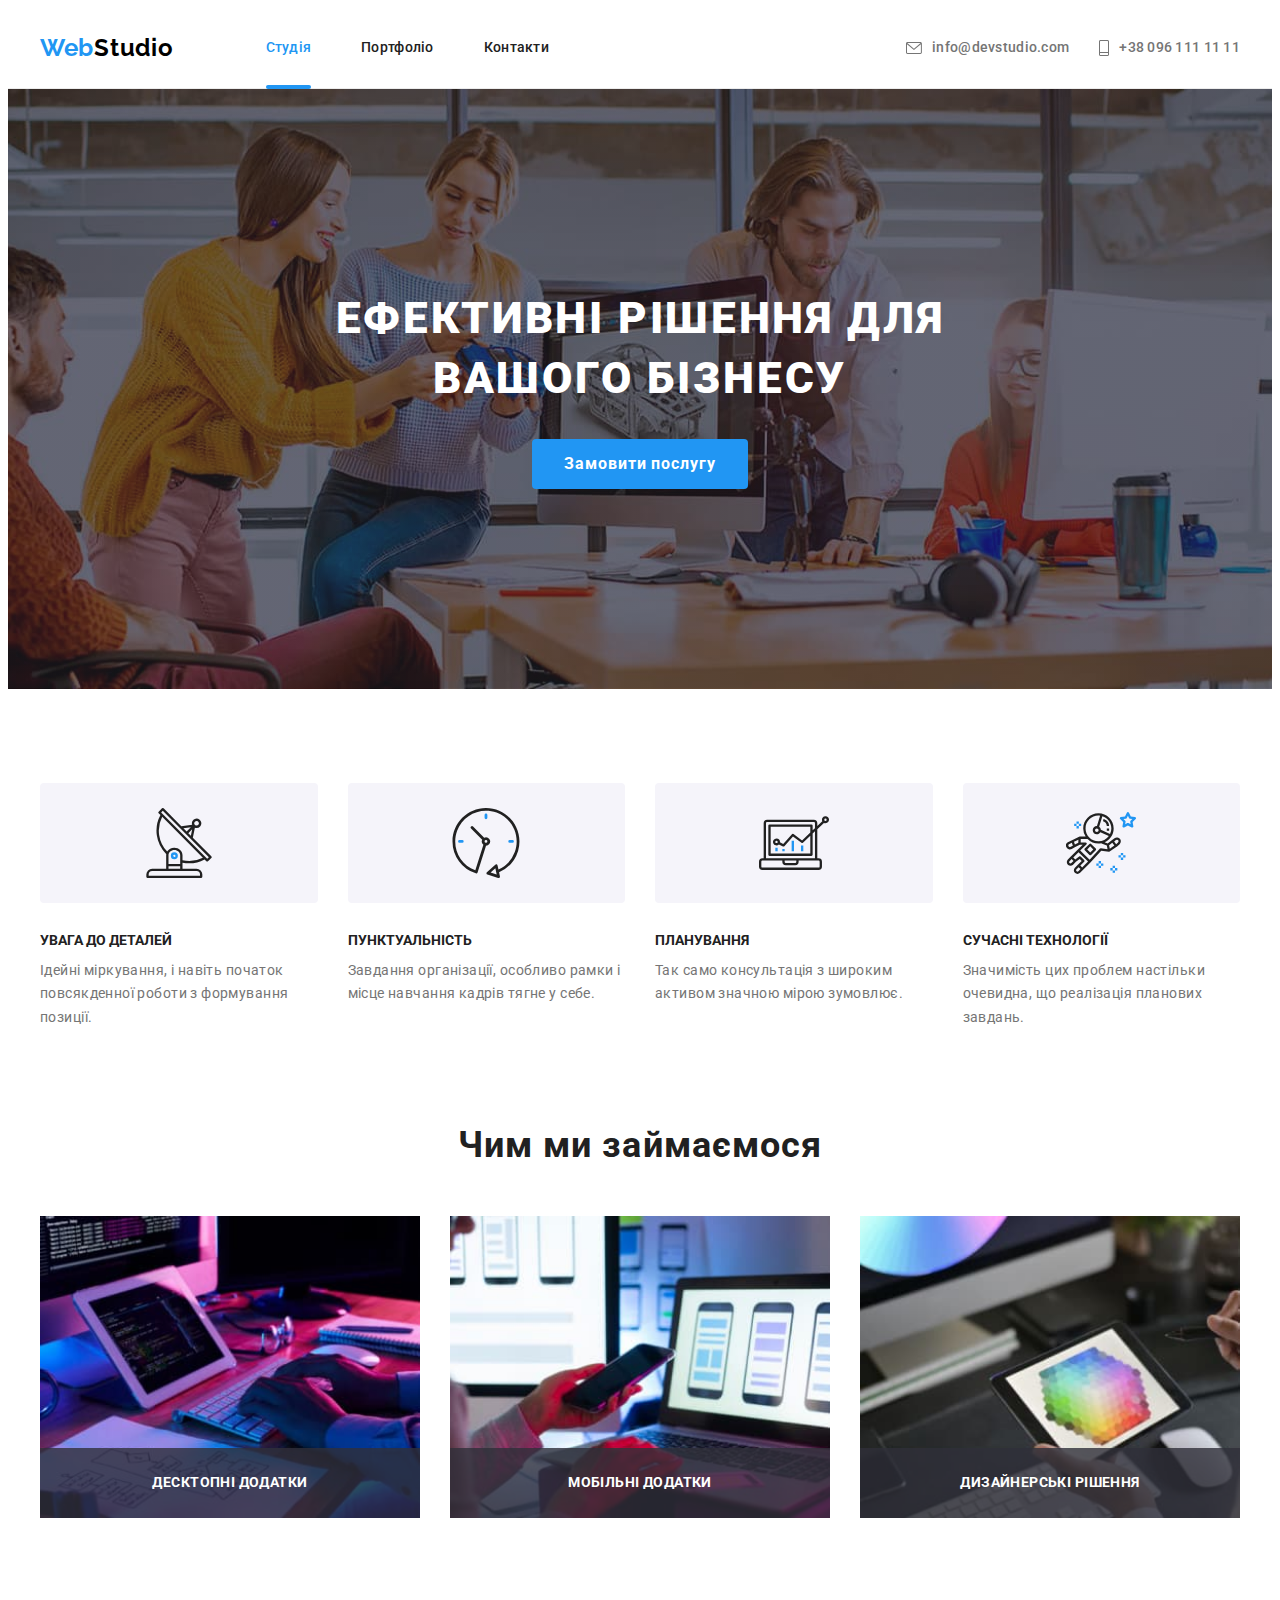
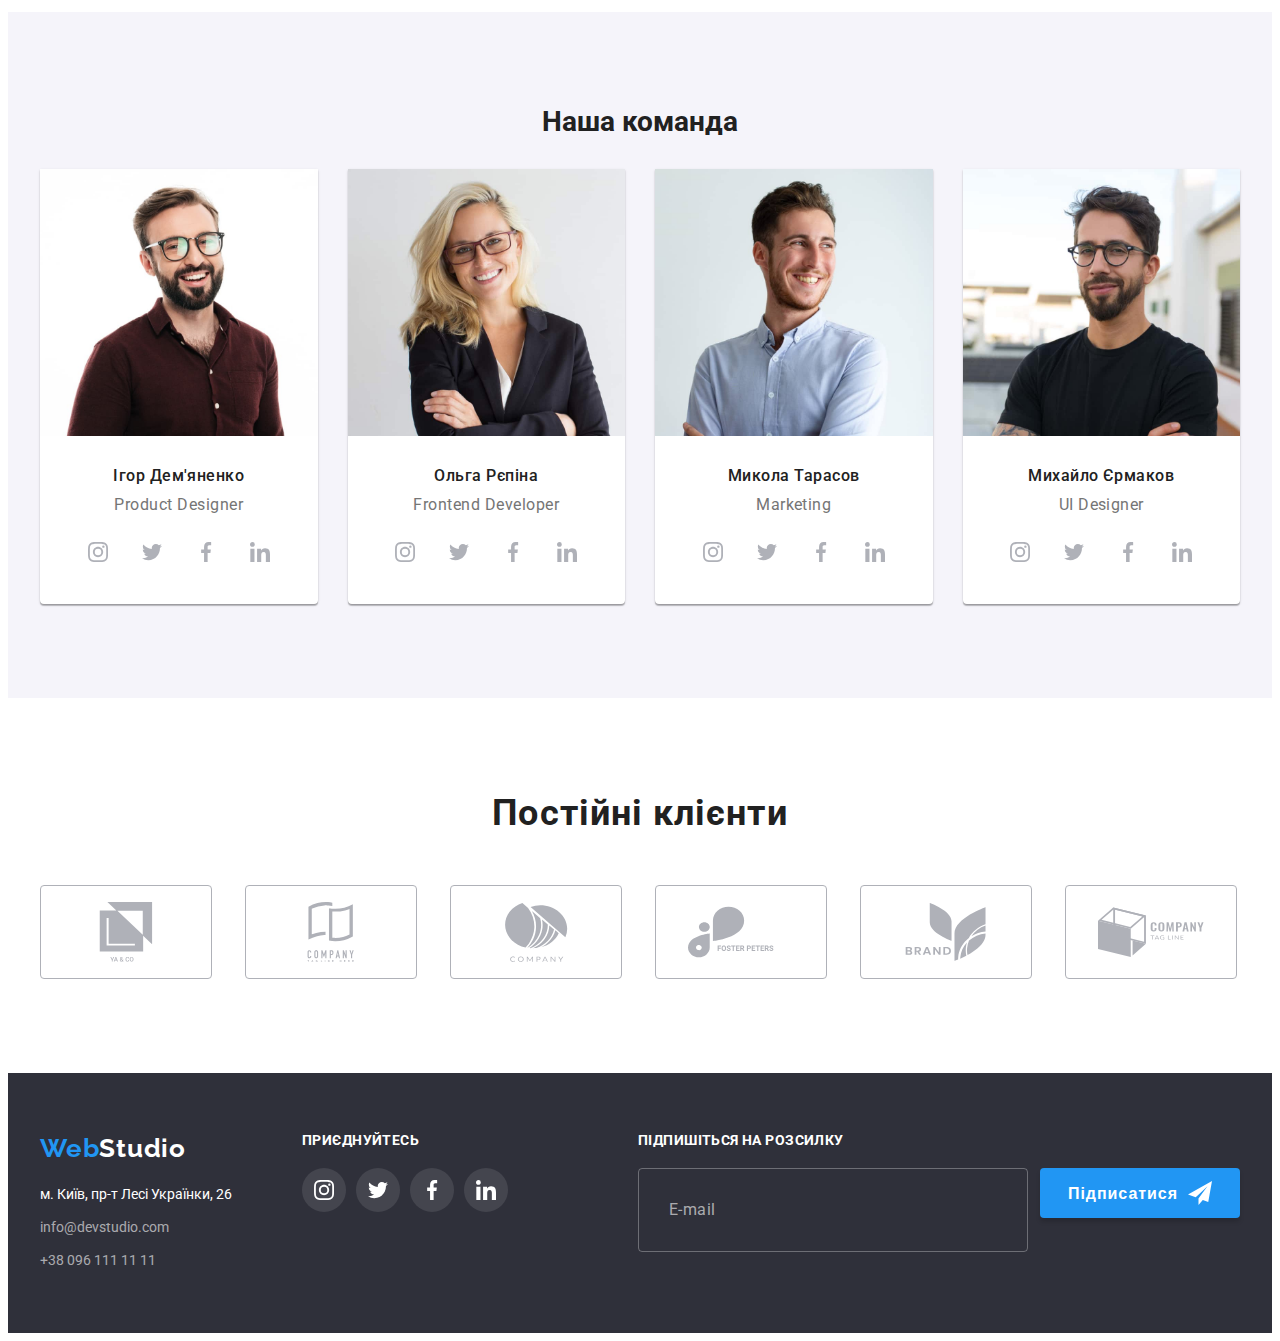
==== commit dd3917cd: "виправлено всі зауваження по 8дз" ====
--- a/index.html
+++ b/index.html
@@ -1,5 +1,5 @@
 <!DOCTYPE html>
-<html lang="ru">
+<html lang="uk">
 <head>
     <meta charset="UTF-8">
     <meta http-equiv="X-UA-Compatible" content="IE=edge">
@@ -16,9 +16,9 @@
             <a lang="en" href="" class="header__logo--black"> <span class="header__logo">Web</span>Studio</a>
             <nav class="navigation">
                 <ul class="navigation__list list">
-                    <li class="navigation__item"> <a href="./index.html" class="navigation__link current">Студия</a></li>
-                    <li class="navigation__item"> <a href="./portfolio.html" class="navigation__link">Портфолио</a></li>
-                    <li class="navigation__item"> <a href="" class="navigation__link">Контакты</a></li>
+                    <li class="navigation__item"> <a href="./index.html" class="navigation__link current">Студія</a></li>
+                    <li class="navigation__item"> <a href="./portfolio.html" class="navigation__link">Портфоліо</a></li>
+                    <li class="navigation__item"> <a href="" class="navigation__link">Контакти</a></li>
                 </ul>
             </nav>
             <ul class="contacts list">
@@ -45,9 +45,9 @@
                         </button>
                         <nav class="menu-navigation">
                         <ul class="menu-navigation__list list">
-                        <li class="menu-navigation__item"> <a href="./index.html" class="menu-navigation__link current">Студия</a></li>
-                        <li class="menu-navigation__item"> <a href="./portfolio.html" class="menu-navigation__link">Портфолио</a></li>
-                        <li class="menu-navigation__item"> <a href="" class="menu-navigation__link">Контакты</a></li>
+                        <li class="menu-navigation__item"> <a href="./index.html" class="menu-navigation__link current">Студія</a></li>
+                        <li class="menu-navigation__item"> <a href="./portfolio.html" class="menu-navigation__link">Портфоліо</a></li>
+                        <li class="menu-navigation__item"> <a href="" class="menu-navigation__link">Контакти</a></li>
                         </ul>
                         </nav>
                     </div>
@@ -74,8 +74,8 @@
             <!--секція з банером-->
             <section class="hero">
                 <div class="container hero__container">
-                    <h1 class="hero__title">Эффективные решения для вашего бизнеса</h1>
-                    <button type="button" class="hero__button" data-modal-open>Заказать услугу</button>
+                    <h1 class="hero__title">Ефективні рішення для вашого бізнесу</h1>
+                    <button type="button" class="hero__button" data-modal-open>Замовити послугу</button>
                 </div>
                
             </section>
@@ -90,9 +90,8 @@
                                 <use href="./images/symbol-defs.svg#antenna"></use>
                             </svg>
                         </div>
-                        <h3 class="features__subtitle">Внимание к деталям</h3>
-                        <p class="features__text">Идейные соображения, а также начало 
-                        повседневной работы по формированию позиции.</p>
+                        <h3 class="features__subtitle">УВАГА ДО ДЕТАЛЕЙ</h3>
+                        <p class="features__text">Ідейні міркування, і навіть початок повсякденної роботи з формування позиції.</p>
                     </li>
                     <li class="features__box">
                         <div class="features__icon-box">
@@ -100,9 +99,8 @@
                                 <use href="./images/symbol-defs.svg#clock"></use>
                             </svg>
                         </div>
-                        <h3 class="features__subtitle">Пунктуальность</h3>
-                        <p class="features__text">Задача организации, 
-                        в особенности же рамки и место обучения кадров влечет за собой.</p>
+                        <h3 class="features__subtitle">ПУНКТУАЛЬНІСТЬ</h3>
+                        <p class="features__text">Завдання організації, особливо рамки і місце навчання кадрів тягне у себе.</p>
                     </li>
                     <li class="features__box">
                         <div class="features__icon-box">
@@ -110,9 +108,8 @@
                                 <use href="./images/symbol-defs.svg#diagram"></use>
                             </svg>
                         </div>
-                        <h3 class="features__subtitle">Планирование</h3>
-                        <p class="features__text">Равным образом консультация с широким 
-                        активом в значительной степени обуславливает.</p>
+                        <h3 class="features__subtitle">ПЛАНУВАННЯ</h3>
+                        <p class="features__text">Так само консультація з широким активом значною мірою зумовлює.</p>
                     </li>
                     <li class="features__box">
                         <div class="features__icon-box">
@@ -120,9 +117,8 @@
                                 <use href="./images/symbol-defs.svg#astronaut"></use>
                             </svg>
                         </div>
-                        <h3 class="features__subtitle">Современные технологии</h3>
-                        <p class="features__text">Значимость этих проблем настолько очевидна,
-                        что реализация плановых заданий.</p>
+                        <h3 class="features__subtitle">СУЧАСНІ ТЕХНОЛОГІЇ</h3>
+                        <p class="features__text">Значимість цих проблем настільки очевидна, що реалізація планових завдань.</p>
                     </li>
                 </ul>
             </div>
@@ -130,7 +126,7 @@
         <!--секція різновди робіт-->
         <section class="produce">
             <div class="container produce__foto">
-                <h2 class="produce__title">Чем мы занимаемся</h2>
+                <h2 class="produce__title">Чим ми займаємося</h2>
             <ul class="produce__list">
                 <li class="produce__img">
                     <picture>
@@ -182,7 +178,7 @@
                     </picture>
                     <div class="team__info">
                         
-                        <h3 class="team__subtitle" >Игорь Демьяненко</h3>
+                        <h3 class="team__subtitle" >Ігор Дем'яненко</h3>
                         <p lang="en" class="team__text">Product Designer</p>
                         <ul class="team__icon-list list">
                             <li class="team__social"> <a href="" class="team__link link"> 
@@ -222,7 +218,7 @@
                     <img class="team__foto" src="./images/img_olga.jpg" alt="фото:Ольга Репина" width="270">
                     </picture>
                     <div class="team__info">
-                        <h3 class="team__subtitle">Ольга Репина</h3>
+                        <h3 class="team__subtitle">Ольга Рєпіна</h3>
                         <p lang="en" class="team__text">Frontend Developer</p>
                         <ul class="team__icon-list list">
                             <li class="team__social"> <a href="" class="team__link link"> 
@@ -261,7 +257,7 @@
                     <img class="team__foto" src="./images/img_nikolay.jpg" alt="фото:Николай Тарасов" width="270">
                     </picture>
                     <div class="team__info">
-                        <h3 class="team__subtitle">Николай Тарасов</h3>
+                        <h3 class="team__subtitle">Микола Тарасов</h3>
                         <p lang="en" class="team__text">Marketing</p>
                         <ul class="team__icon-list list">
                             <li class="team__social"> <a href="" class="team__link link"> 
@@ -300,7 +296,7 @@
                     <img class="team__foto" src="./images/img_mihail.jpg" alt="фото:Михаил Ермаков" width="270">
                     </picture>
                     <div class="team__info">
-                        <h3 class="team__subtitle">Михаил Ермаков</h3>
+                        <h3 class="team__subtitle">Михайло Єрмаков</h3>
                         <p lang="en" class="team__text">UI Designer</p>
                         <ul class="team__icon-list list">
                             <li class="team__social"> <a href="" class="team__link link"> 
@@ -369,7 +365,7 @@
                 <a lang="en" href="" class="footer__logo--white"> <span class="footer__logo">Web</span>Studio</a>
                 <address>
                     <ul class="footer__list list">
-                        <li class="footer__address">г. Киев, пр-т Леси Украинки, 26</li>
+                        <li class="footer__address">м. Київ, пр-т Лесі Українки, 26</li>
                         <li class="footer__item"><a href="mailto:info@devstudio.com" class="footer__link">info@devstudio.com</a></li>
                         <li ><a href="tel:+380961111111" class="footer__link">+38 096 111 11 11</a></li>
                     </ul>
--- a/css/main.min.css
+++ b/css/main.min.css
@@ -1 +1 @@
-:root{--primary-text-color: #212121;--accent-color: #2196f3;--had-logo-color: #000000;--text-color: #757575;--hero-color: #ffffff;--footer-contact-color: rgba(255, 255, 255, 0.6);--primary-bg-color: #ffffff;--hero-bg-color: #2f303a;--pre-footer-color: #f5f4fa}.invisible{position:absolute;width:1px;height:1px;margin:-1px;border:0;padding:0;white-space:nowrap;clip-path:inset(100%);clip:rect(0 0 0 0);overflow:hidden}p,h1,h2,h3{margin:0}ul{margin:0;padding-left:0}img{display:block;width:100%;height:auto}.list{list-style:none}.container{width:100%;margin-left:auto;margin-right:auto;padding-right:15px;padding-left:15px}@media screen and (min-width: 480px){.container{max-width:480px}}@media screen and (min-width: 768px){.container{max-width:768px}}@media screen and (min-width: 1200px){.container{max-width:1200px}}body{background-color:var(--primary-bg-color);color:var(--primary-text-color);font-family:"Roboto",sans-serif}.header__block{display:flex;align-items:center}.header{border-bottom:1px solid #ececec}.header__logo{text-decoration:none;font-family:raleway,sans-serif;font-weight:700;font-size:24px;line-height:1.16;letter-spacing:.03em;color:var(--accent-color)}.header__logo--black{padding:25px 0;text-decoration:none;font-family:raleway,sans-serif;font-weight:700;font-size:24px;line-height:1.16;letter-spacing:.03em;color:var(--had-logo-color);transition:color 250ms cubic-bezier(0.4, 0, 0.2, 1)}.header__logo--black:focus,.header__logo--black:hover{color:var(--accent-color)}.current{position:relative}@media screen and (min-width: 768px){.current::after{position:absolute;content:"";width:100%;height:4px;left:0;border-radius:4px;background-color:var(--accent-color);bottom:-1.5%}}.navigation{margin-left:87px;display:none}@media screen and (min-width: 768px){.navigation{margin-left:92px}}@media screen and (min-width: 768px){.navigation{display:flex}}.navigation__list{display:flex}.navigation__link{display:block;padding-top:32px;padding-bottom:32px;text-decoration:none;font-weight:500;font-size:14px;line-height:1.14;letter-spacing:.02em;color:var(--primary-text-color);transition:color 250ms cubic-bezier(0.4, 0, 0.2, 1)}.navigation__link:hover,.navigation__link:focus{color:var(--accent-color)}.current{position:relative}.navigation__link.current{color:var(--accent-color)}.navigation__item+.navigation__item{margin-left:50px}.contacts{display:none;margin-left:auto}@media screen and (min-width: 768px){.contacts{display:flex;flex-direction:column}}@media screen and (min-width: 1200px){.contacts{flex-direction:row}}.contacts__icon-mail,.contacts__icon-tel{margin-right:10px;fill:currentColor}.contacts__item:not(:last-child){margin-bottom:10px}@media screen and (min-width: 768px){.contacts__item:not(:last-child){margin-bottom:0}}@media screen and (min-width: 1200px){.contacts__item:not(:last-child){margin-bottom:0;margin-right:30px}}@media screen and (min-width: 768px){.contacts__item{margin-bottom:0}}.contacts__link{display:flex;align-items:center;text-decoration:none;font-weight:500;font-size:14px;line-height:1.14;letter-spacing:.02em;color:var(--text-color);transition:color 250ms cubic-bezier(0.4, 0, 0.2, 1)}@media screen and (min-width: 768px){.contacts__link{padding-top:5px;padding-bottom:5px}}@media screen and (min-width: 1200px){.contacts__link{padding-top:32px;padding-bottom:32px}}.contacts__link:hover,.contacts__link:focus{color:var(--accent-color)}.header__button,.header__close-button{margin-left:auto;display:flex;background-color:rgba(0,0,0,0);border:none}@media screen and (min-width: 768px){.header__button,.header__close-button{display:none}}.header__icon-menu,.header__icon-close{transition:fill 250ms cubic-bezier(0.4, 0, 0.2, 1)}.header__icon-menu:hover,.header__icon-menu:focus,.header__icon-close:hover,.header__icon-close:focus{fill:var(--accent-color)}.header__mobile-menu{position:fixed;width:100%;height:100%;background-color:var(--hero-color);top:0;right:0;padding-top:48px;padding-bottom:48px;padding-left:40px;padding-right:10px}.header__mobile-menu>.container{display:flex;flex-direction:column;height:100%;justify-content:space-between;overflow:auto}.menu-navigation__link{font-weight:500;font-size:40px;line-height:1.17;letter-spacing:.02em;color:var(--primary-text-color);transition:color 250ms cubic-bezier(0.4, 0, 0.2, 1);text-decoration:none}.menu-navigation__link:hover,.menu-navigation__link:focus{color:var(--accent-color)}.menu-navigation__item:not(:last-child){margin-bottom:32px}.menu-navigation__link.current{color:var(--accent-color);text-decoration:none}.menu__link-tel{display:flex;align-items:center;padding-top:32px;padding-bottom:32px;text-decoration:none;font-weight:500;font-size:27px;line-height:1.17;letter-spacing:.02em;color:var(--text-color);transition:color 250ms cubic-bezier(0.4, 0, 0.2, 1)}@media screen and (min-width: 480px){.menu__link-tel{font-weight:500;font-size:34px;line-height:1.17;letter-spacing:.02em;color:var(--text-color)}}.menu__link-tel:hover,.menu__link-tel:focus{color:var(--accent-color)}.menu__link-mail{display:flex;align-items:center;padding-top:32px;padding-bottom:32px;text-decoration:none;font-weight:500;font-size:24px;line-height:1.17;letter-spacing:.02em;color:var(--text-color);transition:color 250ms cubic-bezier(0.4, 0, 0.2, 1)}.menu__link-mail:hover,.menu__link-mail:focus{color:var(--accent-color)}.mobile-menu-social-list{display:flex;flex-wrap:wrap}.mobile-menu-social-link{text-decoration:none;font-weight:500;font-size:18px;line-height:1.22;letter-spacing:.02em;color:var(--accent-color)}.mobile-menu-social-item:not(:last-child){border-right:1px solid rgba(33,33,33,.2);padding-right:10px;margin-right:10px}.hero{max-width:1600px;width:100%;height:auto;margin-right:auto;margin-left:auto;background-image:linear-gradient(rgba(47, 48, 58, 0.4), rgba(47, 48, 58, 0.4)),url(../images/Herobg-img-mobile.jpg);background-repeat:no-repeat;background-size:cover;background-position:center;text-align:center;padding:118px 0}@media(min-device-pixel-ratio: 2),(min-resolution: 192dpi),(min-resolution: 2dppx){.hero{background-image:linear-gradient(rgba(47, 48, 58, 0.4), rgba(47, 48, 58, 0.4)),url(../images/Herobg-img-mobile2x.jpg)}}@media screen and (min-width: 1200px){.hero{padding:200px 0}}@media screen and (min-width: 768px){.hero{background-image:linear-gradient(rgba(47, 48, 58, 0.4), rgba(47, 48, 58, 0.4)),url(../images/Herobg-img-tab.jpg)}}@media screen and (min-width: 768px)and (min-device-pixel-ratio: 2),screen and (min-width: 768px)and (min-resolution: 192dpi),screen and (min-width: 768px)and (min-resolution: 2dppx){.hero{background-image:linear-gradient(rgba(47, 48, 58, 0.4), rgba(47, 48, 58, 0.4)),url(../images/Herobg-img-tab-2x.jpg)}}@media screen and (min-width: 1200px){.hero{background-image:linear-gradient(rgba(47, 48, 58, 0.4), rgba(47, 48, 58, 0.4)),url(../images/herobg.jpg)}}@media screen and (min-width: 1200px)and (min-device-pixel-ratio: 2),screen and (min-width: 1200px)and (min-resolution: 192dpi),screen and (min-width: 1200px)and (min-resolution: 2dppx){.hero{background-image:linear-gradient(rgba(47, 48, 58, 0.4), rgba(47, 48, 58, 0.4)),url(../images/herobg-2x.jpg)}}.hero__title{width:100%;text-align:center;font-weight:900;font-size:26px;line-height:1.61;letter-spacing:.06em;color:var(--hero-color);text-transform:uppercase}@media screen and (min-width: 768px){.hero__title{width:360px}}@media screen and (min-width: 1200px){.hero__title{width:696px}}@media screen and (min-width: 1200px){.hero__title{font-weight:900;font-size:44px;line-height:1.36;letter-spacing:.06em;color:var(--hero-color)}}.hero__title{margin-bottom:30px;margin-left:auto;margin-right:auto}.hero__button{display:inline-block;padding:10px 32px;background-color:var(--accent-color);font-family:inherit;font-weight:700;font-size:16px;line-height:1.87;letter-spacing:.06em;color:var(--hero-color);border-radius:4px;border:none;cursor:pointer;align-items:center}.features__title{text-align:center;font-weight:700;font-size:36px;line-height:1.17;color:var(--primary-text-color)}.features{padding-top:60px;padding-bottom:60px}@media screen and (min-width: 1200px){.features{padding-top:94px;padding-bottom:94px}}@media screen and (min-width: 768px){.features__list{display:flex;flex-wrap:wrap}}.features__box:not(:last-child){margin-bottom:30px}@media screen and (min-width: 768px){.features__box{width:calc((100% - 30px)/2);display:inline-block}.features__box:nth-last-child(-n+2){margin-bottom:0}.features__box:nth-child(2n+1){margin-right:30px}}@media screen and (min-width: 1200px){.features__box{width:calc((100% - 90px)/4);margin-right:30px}.features__box:nth-child(4n){margin-right:0}.features__box:nth-child(-n+2){margin-bottom:0}}.features__subtitle{text-align:center;font-weight:700;font-size:14px;line-height:1.14;text-transform:uppercase;margin-bottom:10px}@media screen and (min-width: 768px){.features__subtitle{text-align:start}}.features__text{font-weight:400;font-size:14px;line-height:1.71;letter-spacing:.03em;color:var(--text-color)}.features__icon-box{width:100%;height:120px;border-radius:4px;background-color:#f5f4fa;margin-bottom:30px;display:flex;align-items:center;justify-content:center}.produce{padding-bottom:94px;display:none}@media screen and (min-width: 1200px){.produce{display:block}}.produce__title{margin-bottom:50px;text-align:center;font-weight:700;font-size:36px;line-height:1.17;letter-spacing:.03em;color:var(--primary-text-color)}.produce__subtitle{display:flex;align-items:center;justify-content:center;position:absolute;font-weight:700;font-size:14px;line-height:1.14;letter-spacing:.03em;color:var(--hero-color);text-align:center;text-transform:uppercase;background-color:rgba(47,48,58,.8);bottom:0;width:100%;height:70px}.produce__img{position:relative;display:inline-block;flex-basis:calc(33.3333333333% - 30px);margin-right:30px}.produce__img:last-child{margin-right:0}.produce__list{display:flex;margin-right:-30px}.team{background:var(--pre-footer-color);padding-top:60px;padding-bottom:60px}@media screen and (min-width: 1200px){.team{padding-top:94px;padding-bottom:94px}}.team__list{display:block;flex-wrap:wrap}@media screen and (min-width: 768px){.team__list{display:flex}}.team__box{background-color:var(--primary-bg-color);box-shadow:0px 1px 3px rgba(0,0,0,.12),0px 1px 1px rgba(0,0,0,.14),0px 2px 1px rgba(0,0,0,.2);border-radius:0px 0px 4px 4px}.team__box:not(:last-child){margin-bottom:30px}@media screen and (min-width: 768px){.team__box{width:calc((100% - 30px)/2)}.team__box:nth-last-child(-n+2){margin-bottom:0}.team__box:nth-child(2n+1){margin-right:30px}}@media screen and (min-width: 1200px){.team__box{width:calc((100% - 90px)/4)}.team__box:not(:last-child){margin-right:30px}.team__box:nth-child(-n+2){margin-bottom:0}}.team__foto{width:100%}.team__title{margin-bottom:30px;text-align:center;font-weight:700;font-size:28px;line-height:1.17;color:var(--primary-text-color)}.team__subtitle{font-weight:500;font-size:16px;line-height:1.19;letter-spacing:.03em;margin-bottom:10px;text-align:center}.team__text{font-size:16px;line-height:1.19;letter-spacing:.03em;color:var(--text-color);margin-bottom:16px;text-align:center}.team__info{padding-top:30px;padding-bottom:30px}.team__icon-list{display:flex;justify-content:center;gap:10px}.team__link{width:44px;height:44px;border-radius:50%;background-color:var(--primary-bg-color);display:flex;align-items:center;justify-content:center;color:#afb1b8;transition:color 250ms cubic-bezier(0.4, 0, 0.2, 1),background-color 250ms cubic-bezier(0.4, 0, 0.2, 1)}.team__link:hover,.team__link:focus{background-color:var(--accent-color);color:var(--hero-color)}.team__soc-icon{fill:currentColor}.customers{padding-top:60px;padding-bottom:60px}@media screen and (min-width: 1200px){.customers{padding-top:94px;padding-bottom:94px}}.customers__title{margin-bottom:30px;text-align:center;font-size:28px;line-height:1.17;letter-spacing:.03em;color:var(--primary-text-color)}@media screen and (min-width: 1200px){.customers__title{margin-bottom:50px}}@media screen and (min-width: 1200px){.customers__title{font-size:36px;line-height:1.17;letter-spacing:.03em;color:var(--primary-text-color)}}.customers__list{gap:30px;display:flex;flex-wrap:wrap;display:flex;justify-content:center}.customers__item{width:calc((100% - 30px)/2)}@media screen and (min-width: 768px){.customers__item{width:calc((100% - 60px)/3)}}@media screen and (min-width: 1200px){.customers__item{width:calc((100% - 150px)/6)}}.customers__link{width:100%;height:92px;outline:rgba(0,0,0,0);border:1px solid #afb1b8;border-radius:4px;display:flex;align-items:center;justify-content:center;fill:#afb1b8;transition:fill 250ms cubic-bezier(0.4, 0, 0.2, 1),border 250ms cubic-bezier(0.4, 0, 0.2, 1)}@media screen and (min-width: 480px){.customers__link{width:210px;height:92px}}@media screen and (min-width: 768px){.customers__link{width:226px;height:92px}}@media screen and (min-width: 1200px){.customers__link{width:170px;height:92px}}.customers__link:hover,.customers__link:focus{fill:var(--accent-color);border:1px solid var(--accent-color)}.footer{padding-top:60px;padding-bottom:60px}.footer__secondary-container{display:flex;flex-direction:column;text-align:center;margin-bottom:60px}@media screen and (min-width: 768px){.footer__secondary-container{display:flex;justify-content:space-between;flex-direction:row;margin-bottom:60px}}@media screen and (min-width: 1200px){.footer__secondary-container{text-align:start;margin-bottom:0}}.footer__box{margin-bottom:60px}@media screen and (min-width: 768px){.footer__box{flex-basis:50%;margin-bottom:0}}@media screen and (min-width: 1200px){.footer__box{display:flex;flex-direction:column;flex-basis:content;margin-right:70px;margin-bottom:0}}@media screen and (min-width: 768px){.footer__container{display:block;flex-wrap:wrap;text-align:center}}@media screen and (min-width: 1200px){.footer__container{text-align:start;display:flex}}.footer{background-color:var(--hero-bg-color)}.footer__logo--white{display:block;margin-bottom:20px;font-family:raleway,sans-serif;text-decoration:none;font-weight:700;font-size:26px;line-height:1.19;letter-spacing:.03em;color:var(--hero-color);transition:color 250ms cubic-bezier(0.4, 0, 0.2, 1)}.footer__logo--white:hover,.footer__logo--white:focus{color:var(--accent-color)}.footer__logo{color:var(--accent-color)}@media screen and (min-width: 768px){.networks{flex-basis:50%}}@media screen and (min-width: 1200px){.networks{flex-basis:content;margin-right:auto}}.footer__link{text-decoration:none;color:var(--footer-contact-color);font-size:14px;line-height:1.71;font-style:normal;transition:color 250ms cubic-bezier(0.4, 0, 0.2, 1)}.footer__link:hover,.footer__link:focus{color:var(--accent-color)}.footer__item{margin-bottom:9px}.footer__address{margin-bottom:9px;color:var(--hero-color);font-size:14px;line-height:1.71;font-style:normal}.networks__title{display:block;text-transform:uppercase;margin-bottom:20px;font-weight:700;font-size:14px;line-height:1.14;letter-spacing:.03em;color:var(--hero-color)}@media screen and (min-width: 1200px){.networks__title{display:flex}}.networks__list{display:flex;gap:10px;justify-content:center}.networks__icon{fill:var(--hero-color)}.networks__link{width:44px;height:44px;background-color:rgba(255,255,255,.1);border-radius:50%;display:flex;align-items:center;justify-content:center;transition:background-color 250ms cubic-bezier(0.4, 0, 0.2, 1)}.networks__link:hover,.networks__link:focus{background-color:var(--accent-color)}.subscription{display:block;text-align:center}@media screen and (min-width: 768px){.subscription{width:450px;margin-right:auto;margin-left:auto}}@media screen and (min-width: 1200px){.subscription{margin-right:0;margin-left:auto;width:auto}}.subscription__title{margin-bottom:20px;display:block;text-transform:uppercase;margin-bottom:20px;font-weight:700;font-size:14px;line-height:1.14;letter-spacing:.03em;color:#fff}@media screen and (min-width: 1200px){.subscription__title{display:flex}}.subscription__box{position:relative;margin-bottom:20px}@media screen and (min-width: 1200px){.subscription__form{display:flex}}.subscription__input{width:100%;height:50px;border:1px solid rgba(255,255,255,.3);border-radius:4px;background-color:rgba(0,0,0,0);padding:16px 15px;color:var(--hero-color);transition:250ms cubic-bezier(0.4, 0, 0.2, 1)}.subscription__input:focus{border:1px solid var(--accent-color);outline:rgba(0,0,0,0)}@media screen and (min-width: 1200px){.subscription__input{width:358px;margin-right:12px}}.subscription__label{position:absolute;left:31px;top:50%;transform:translateY(-50%);transition:250ms cubic-bezier(0.4, 0, 0.2, 1);font-weight:400;font-size:16px;line-height:1.25;letter-spacing:.03em;color:rgba(255,255,255,.6)}.subscription__input:focus+.subscription__label,.subscription__input:not(:placeholder-shown)+.subscription__label{transform:translateX(-30px) translateY(-220%);color:var(--accent-color)}@media screen and (min-width: 768px){.subscription__input:focus+.subscription__label,.subscription__input:not(:placeholder-shown)+.subscription__label{transform:translateX(-80px) translateY(-50%);color:var(--accent-color)}}.subscription__btn{width:200px;height:50px;box-shadow:0px 4px 4px rgba(0,0,0,.15);border-radius:4px;background-color:var(--accent-color);font-weight:700;font-size:16px;line-height:1.87;letter-spacing:.06em;color:var(--hero-color);display:inline-flex;align-items:center;justify-content:center;cursor:pointer;border:none}.subscription__btn-text{margin-right:10px}.subscription__icon{fill:var(--primary-bg-color)}.secondary-page{background-color:var(--primary-bg-color);padding-top:60px;padding-bottom:60px}.buttons{display:flex;flex-wrap:wrap;margin-bottom:40px}@media screen and (min-width: 768px){.buttons{justify-content:center;margin-bottom:30px}}.buttons__text{display:flex;display:inline-block;background-color:var(--pre-footer-color);font-family:inherit;text-align:center;cursor:pointer;font-weight:500;font-size:16px;line-height:1.62;letter-spacing:.03em;color:var(--primary-text-color);border:none;border-radius:4px;padding:6px 22px;transition:background-color 250ms cubic-bezier(0.4, 0, 0.2, 1),color 250ms cubic-bezier(0.4, 0, 0.2, 1),box-shadow 250ms cubic-bezier(0.4, 0, 0.2, 1)}.buttons__text:hover,.buttons__text:focus{color:var(--hero-color);background-color:var(--accent-color);box-shadow:0px 3px 1px rgba(0,0,0,.1),0px 1px 2px rgba(0,0,0,.08),0px 2px 2px rgba(0,0,0,.12)}.buttons__item{margin-right:8px}.buttons__item:nth-child(5n){margin-right:0}.buttons__item:nth-child(-n+3){margin-bottom:15px}@media screen and (min-width: 768px){.buttons__item:nth-child(-n+3){margin-bottom:0}}.cluster__element{position:relative;overflow:hidden}.cluster__description{position:absolute;top:0;left:0;height:101%;font-weight:400;font-size:18px;line-height:1.56;letter-spacing:.03em;color:var(--hero-color);padding:63px 24px;background-color:rgba(33,150,243,.9);transform:translateY(100%);transition:transform 250ms cubic-bezier(0.4, 0, 0.2, 1);overflow:auto}.cluster__link:hover .cluster__description{transform:translateY(0%)}.cluster__link:focus .cluster__description{transform:translateY(0%)}.cluster__subtitle{font-weight:700;font-size:18px;line-height:2;letter-spacing:.06em;color:var(--primary-text-color);margin-bottom:4px}.cluster__text{font-size:16px;line-height:1.87;letter-spacing:.03em;color:var(--text-color)}.cluster__link{display:block;text-decoration:none;outline:rgba(0,0,0,0);transition:box-shadow 250ms cubic-bezier(0.4, 0, 0.2, 1)}.cluster__link:hover,.cluster__link:focus{box-shadow:0px 3px 1px rgba(0,0,0,.1),0px 1px 2px rgba(0,0,0,.08),0px 2px 2px rgba(0,0,0,.12)}.cluster{display:flex;flex-wrap:wrap;margin-bottom:-30px;margin-right:-30px}.cluster__item{width:100%}.cluster__item:not(:last-child){margin-bottom:30px}@media screen and (min-width: 768px){.cluster__item{flex-basis:calc((100% - 30px)/2)}.cluster__item:not(:nth-child(2n)){margin-right:30px}}@media screen and (min-width: 1200px){.cluster__item{flex-basis:calc((100% - 60px)/3)}.cluster__item:nth-child(2n){margin-right:30px}.cluster__item:nth-child(3n){margin-right:0px}.cluster__item:nth-last-child(-n+3){margin-bottom:0}}.cluster__box{padding:20px 24px;border:1px solid #eee;border-top:0}.beckdrop{position:fixed;top:0;left:0;width:100%;height:100%;background:rgba(0,0,0,.2);transition:opacity 250ms cubic-bezier(0.4, 0, 0.2, 1),visibility 2500ms cubic-bezier(0.4, 0, 0.2, 1)}.beckdrop.is-hidden .modal{transform:translate(-50%, -50%) scale(0) rotate(0deg)}.modal{position:absolute;padding:40px;width:100%;height:auto;background-color:var(--primary-bg-color);border-radius:4px;box-shadow:0px 1px 3px rgba(0,0,0,.12),0px 1px 1px rgba(0,0,0,.14),0px 2px 1px rgba(0,0,0,.2);top:50%;left:50%;transform:translate(-50%, -50%) scale(1) rotate(360deg);transition:transform 250ms cubic-bezier(0.4, 0, 0.2, 1)}@media screen and (min-width: 768px){.modal{width:450px;height:609px}}@media screen and (min-width: 1200px){.modal{width:528px;height:581px}}.modal-close-button{position:absolute;background-color:var(--primary-bg-color);width:30px;height:30px;border-radius:50%;border:1px solid rgba(0,0,0,.1);top:8px;right:8px;cursor:pointer;transition:fill 250ms cubic-bezier(0.4, 0, 0.2, 1)}.modal-close-button:hover>.icon-close,.modal-close-button:focus>.icon-close{fill:var(--accent-color)}.is-hidden{opacity:0;visibility:hidden;pointer-events:none}.modal-title{text-align:center;font-weight:700;font-size:20px;line-height:1.15;letter-spacing:.03em;color:var(--primary-text-color);margin-bottom:12px}.modal-input{width:100%;height:40px;border:1px solid rgba(33,33,33,.2);border-radius:4px;padding-left:42px;outline:rgba(0,0,0,0);transition:border 250ms cubic-bezier(0.4, 0, 0.2, 1)}.modal-form-btn{display:block;width:200px;height:50px;border-radius:4px;background-color:var(--accent-color);border:none;margin-left:auto;margin-right:auto;color:var(--hero-color);font-weight:700;font-style:16px;line-height:1.87;letter-spacing:.06em;cursor:pointer;transition:box-shadow 250ms cubic-bezier(0.4, 0, 0.2, 1)}.modal-form-btn:hover,.modal-form-btn:focus{box-shadow:0px 4px 4px rgba(0,0,0,.15)}.modal-lable{font-weight:400;font-size:12px;line-height:1.17;letter-spacing:.01em;color:var(--text-color);margin-bottom:4px}.modal-input-box{margin-bottom:10px}.modal-input-box-item{position:relative}.modal-form-svgicon{position:absolute;top:50%;left:12px;transform:translateY(-50%);transition:fill 250ms cubic-bezier(0.4, 0, 0.2, 1)}.modal-input:focus+.modal-form-svgicon{fill:var(--accent-color)}.modal-input:focus{border:1px solid var(--accent-color)}.user-text-label{display:block;margin-bottom:4px;font-weight:400;font-size:12px;line-height:1.17;letter-spacing:.01em;color:var(--text-color)}.modal-form-textarea{display:block;width:100%;height:120px;border:1px solid rgba(33,33,33,.2);border-radius:4px;padding:12px 16px;font-weight:400;font-size:12px;line-height:1.17;letter-spacing:.01em;color:var(--text-color);resize:none;outline:rgba(0,0,0,0);transition:border 250ms cubic-bezier(0.4, 0, 0.2, 1)}.modal-form-textarea:focus{border:1px solid var(--accent-color)}.modal-form-area{margin-bottom:20px}.label-chek{font-weight:400;font-size:12px;line-height:1.16;letter-spacing:.03em;color:var(--text-color);cursor:pointer;display:flex;align-items:center;justify-content:center}@media screen and (min-width: 1200px){.label-chek{font-size:14px;line-height:1.71}}.chek-link{font-weight:400;font-size:12px;line-height:1.16;letter-spacing:.03em;color:var(--accent-color);text-decoration:none}@media screen and (min-width: 1200px){.chek-link{font-size:14px;line-height:1.16}}@media screen and (min-width: 480px){.chek-link{border-bottom:1px solid var(--accent-color)}}.modal-chekbox{margin-bottom:30px}.chek-title{margin-right:8px}.chekbox-icon-chek{width:16px;height:15px;border-radius:2px;border:1px solid var(--had-logo-color);margin-right:8px;display:flex;align-items:center;justify-content:center;transition:background-color 2500ms cubic-bezier(0.4, 0, 0.2, 1);transition:border 250ms cubic-bezier(0.4, 0, 0.2, 1)}.chekbox-icon-chek:hover{border:1px solid var(--accent-color)}.icon-modal-check{fill:rgba(0,0,0,0);transition:fill 250ms cubic-bezier(0.4, 0, 0.2, 1)}.chekbox-input:checked+.label-chek .chekbox-icon-chek{background-color:var(--accent-color);border:none}.chekbox-input:checked+.label-chek .icon-modal-check{fill:var(--hero-color)}.chekbox-input:focus+.label-chek .chekbox-icon-chek{border-color:var(--accent-color)}/*# sourceMappingURL=main.min.css.map */+:root{--primary-text-color: #212121;--accent-color: #2196f3;--had-logo-color: #000000;--text-color: #757575;--hero-color: #ffffff;--footer-contact-color: rgba(255, 255, 255, 0.6);--primary-bg-color: #ffffff;--hero-bg-color: #2f303a;--pre-footer-color: #f5f4fa}.invisible{position:absolute;width:1px;height:1px;margin:-1px;border:0;padding:0;white-space:nowrap;clip-path:inset(100%);clip:rect(0 0 0 0);overflow:hidden}p,h1,h2,h3{margin:0}ul{margin:0;padding-left:0}img{display:block;width:100%;height:auto}.list{list-style:none}.container{width:100%;margin-left:auto;margin-right:auto;padding-right:15px;padding-left:15px}@media screen and (min-width: 480px){.container{max-width:480px}}@media screen and (min-width: 768px){.container{max-width:768px}}@media screen and (min-width: 1200px){.container{max-width:1200px}}body{background-color:var(--primary-bg-color);color:var(--primary-text-color);font-family:"Roboto",sans-serif}.header__block{display:flex;align-items:center}.header{border-bottom:1px solid #ececec}.header__logo{text-decoration:none;font-family:raleway,sans-serif;font-weight:700;font-size:24px;line-height:1.16;letter-spacing:.03em;color:var(--accent-color)}.header__logo--black{padding:25px 0;text-decoration:none;font-family:raleway,sans-serif;font-weight:700;font-size:24px;line-height:1.16;letter-spacing:.03em;color:var(--had-logo-color);transition:color 250ms cubic-bezier(0.4, 0, 0.2, 1)}.header__logo--black:focus,.header__logo--black:hover{color:var(--accent-color)}.current{position:relative}@media screen and (min-width: 768px){.current::after{position:absolute;content:"";width:100%;height:4px;left:0;border-radius:4px;background-color:var(--accent-color);bottom:-1.5%}}.navigation{margin-left:87px;display:none}@media screen and (min-width: 768px){.navigation{margin-left:92px}}@media screen and (min-width: 768px){.navigation{display:flex}}.navigation__list{display:flex}.navigation__link{display:block;padding-top:32px;padding-bottom:32px;text-decoration:none;font-weight:500;font-size:14px;line-height:1.14;letter-spacing:.02em;color:var(--primary-text-color);transition:color 250ms cubic-bezier(0.4, 0, 0.2, 1)}.navigation__link:hover,.navigation__link:focus{color:var(--accent-color)}.current{position:relative}.navigation__link.current{color:var(--accent-color)}.navigation__item+.navigation__item{margin-left:50px}.contacts{display:none;margin-left:auto}@media screen and (min-width: 768px){.contacts{display:flex;flex-direction:column}}@media screen and (min-width: 1200px){.contacts{flex-direction:row}}.contacts__icon-mail,.contacts__icon-tel{margin-right:10px;fill:currentColor}.contacts__item:not(:last-child){margin-bottom:10px}@media screen and (min-width: 768px){.contacts__item:not(:last-child){margin-bottom:0}}@media screen and (min-width: 1200px){.contacts__item:not(:last-child){margin-bottom:0;margin-right:30px}}@media screen and (min-width: 768px){.contacts__item{margin-bottom:0}}.contacts__link{display:flex;align-items:center;text-decoration:none;font-weight:500;font-size:14px;line-height:1.14;letter-spacing:.02em;color:var(--text-color);transition:color 250ms cubic-bezier(0.4, 0, 0.2, 1)}@media screen and (min-width: 768px){.contacts__link{padding-top:5px;padding-bottom:5px}}@media screen and (min-width: 1200px){.contacts__link{padding-top:32px;padding-bottom:32px}}.contacts__link:hover,.contacts__link:focus{color:var(--accent-color)}.header__button,.header__close-button{margin-left:auto;display:flex;background-color:rgba(0,0,0,0);border:none}@media screen and (min-width: 768px){.header__button,.header__close-button{display:none}}.header__icon-menu,.header__icon-close{transition:fill 250ms cubic-bezier(0.4, 0, 0.2, 1)}.header__icon-menu:hover,.header__icon-menu:focus,.header__icon-close:hover,.header__icon-close:focus{fill:var(--accent-color)}.header__mobile-menu{position:fixed;width:100%;height:100%;background-color:var(--hero-color);top:0;z-index:1;right:0;padding-top:48px;padding-bottom:48px;padding-left:40px;padding-right:10px;transition:opacity 250ms cubic-bezier(0.4, 0, 0.2, 1),visibility 250ms cubic-bezier(0.4, 0, 0.2, 1)}@media screen and (min-width: 768px){.header__mobile-menu{display:none}}.header__mobile-menu>.container{display:flex;flex-direction:column;height:100%;justify-content:space-between;overflow:auto}.menu-navigation__link{font-weight:500;font-size:40px;line-height:1.17;letter-spacing:.02em;color:var(--primary-text-color);transition:color 250ms cubic-bezier(0.4, 0, 0.2, 1);text-decoration:none}.menu-navigation__link:hover,.menu-navigation__link:focus{color:var(--accent-color)}.menu-navigation__item:not(:last-child){margin-bottom:32px}.menu-navigation__link.current{color:var(--accent-color);text-decoration:none}.menu__link-tel{display:flex;align-items:center;padding-top:32px;padding-bottom:32px;text-decoration:none;font-weight:500;font-size:27px;line-height:1.17;letter-spacing:.02em;color:var(--text-color);transition:color 250ms cubic-bezier(0.4, 0, 0.2, 1)}@media screen and (min-width: 480px){.menu__link-tel{font-weight:500;font-size:34px;line-height:1.17;letter-spacing:.02em;color:var(--text-color)}}.menu__link-tel:hover,.menu__link-tel:focus{color:var(--accent-color)}.menu__link-mail{display:flex;align-items:center;padding-top:32px;padding-bottom:32px;text-decoration:none;font-weight:500;font-size:24px;line-height:1.17;letter-spacing:.02em;color:var(--text-color);transition:color 250ms cubic-bezier(0.4, 0, 0.2, 1)}.menu__link-mail:hover,.menu__link-mail:focus{color:var(--accent-color)}.mobile-menu-social-list{display:flex;flex-wrap:wrap}.mobile-menu-social-link{text-decoration:none;font-weight:500;font-size:18px;line-height:1.22;letter-spacing:.02em;color:var(--accent-color)}.mobile-menu-social-item:not(:last-child){border-right:1px solid rgba(33,33,33,.2);padding-right:10px;margin-right:10px}.hero{max-width:1600px;width:100%;height:auto;margin-right:auto;margin-left:auto;background-image:linear-gradient(rgba(47, 48, 58, 0.4), rgba(47, 48, 58, 0.4)),url(../images/Herobg-img-mobile.jpg);background-repeat:no-repeat;background-size:cover;background-position:center;text-align:center;padding:118px 0}@media(min-device-pixel-ratio: 2),(min-resolution: 192dpi),(min-resolution: 2dppx){.hero{background-image:linear-gradient(rgba(47, 48, 58, 0.4), rgba(47, 48, 58, 0.4)),url(../images/Herobg-img-mobile2x.jpg)}}@media screen and (min-width: 1200px){.hero{padding:200px 0}}@media screen and (min-width: 768px){.hero{background-image:linear-gradient(rgba(47, 48, 58, 0.4), rgba(47, 48, 58, 0.4)),url(../images/Herobg-img-tab.jpg)}}@media screen and (min-width: 768px)and (min-device-pixel-ratio: 2),screen and (min-width: 768px)and (min-resolution: 192dpi),screen and (min-width: 768px)and (min-resolution: 2dppx){.hero{background-image:linear-gradient(rgba(47, 48, 58, 0.4), rgba(47, 48, 58, 0.4)),url(../images/Herobg-img-tab-2x.jpg)}}@media screen and (min-width: 1200px){.hero{background-image:linear-gradient(rgba(47, 48, 58, 0.4), rgba(47, 48, 58, 0.4)),url(../images/herobg.jpg)}}@media screen and (min-width: 1200px)and (min-device-pixel-ratio: 2),screen and (min-width: 1200px)and (min-resolution: 192dpi),screen and (min-width: 1200px)and (min-resolution: 2dppx){.hero{background-image:linear-gradient(rgba(47, 48, 58, 0.4), rgba(47, 48, 58, 0.4)),url(../images/herobg-2x.jpg)}}.hero__title{width:100%;text-align:center;font-weight:900;font-size:26px;line-height:1.61;letter-spacing:.06em;color:var(--hero-color);text-transform:uppercase}@media screen and (min-width: 768px){.hero__title{width:360px}}@media screen and (min-width: 1200px){.hero__title{width:696px}}@media screen and (min-width: 1200px){.hero__title{font-weight:900;font-size:44px;line-height:1.36;letter-spacing:.06em;color:var(--hero-color)}}.hero__title{margin-bottom:30px;margin-left:auto;margin-right:auto}.hero__button{display:inline-block;padding:10px 32px;background-color:var(--accent-color);font-family:inherit;font-weight:700;font-size:16px;line-height:1.87;letter-spacing:.06em;color:var(--hero-color);border-radius:4px;border:none;cursor:pointer;align-items:center}.features__title{text-align:center;font-weight:700;font-size:36px;line-height:1.17;color:var(--primary-text-color)}.features{padding-top:60px;padding-bottom:60px}@media screen and (min-width: 1200px){.features{padding-top:94px;padding-bottom:94px}}@media screen and (min-width: 768px){.features__list{display:flex;flex-wrap:wrap}}.features__box:not(:last-child){margin-bottom:30px}@media screen and (min-width: 768px){.features__box{width:calc((100% - 30px)/2);display:inline-block}.features__box:nth-last-child(-n+2){margin-bottom:0}.features__box:nth-child(2n+1){margin-right:30px}}@media screen and (min-width: 1200px){.features__box{width:calc((100% - 90px)/4);margin-right:30px}.features__box:nth-child(4n){margin-right:0}.features__box:nth-child(-n+2){margin-bottom:0}}.features__subtitle{text-align:center;font-weight:700;font-size:14px;line-height:1.14;text-transform:uppercase;margin-bottom:10px}@media screen and (min-width: 768px){.features__subtitle{text-align:start}}.features__text{font-weight:400;font-size:14px;line-height:1.71;letter-spacing:.03em;color:var(--text-color)}.features__icon-box{width:100%;height:120px;border-radius:4px;background-color:#f5f4fa;margin-bottom:30px;display:flex;align-items:center;justify-content:center}.produce{padding-bottom:94px;display:none}@media screen and (min-width: 1200px){.produce{display:block}}.produce__title{margin-bottom:50px;text-align:center;font-weight:700;font-size:36px;line-height:1.17;letter-spacing:.03em;color:var(--primary-text-color)}.produce__subtitle{display:flex;align-items:center;justify-content:center;position:absolute;font-weight:700;font-size:14px;line-height:1.14;letter-spacing:.03em;color:var(--hero-color);text-align:center;text-transform:uppercase;background-color:rgba(47,48,58,.8);bottom:0;width:100%;height:70px}.produce__img{position:relative;display:inline-block;flex-basis:calc(33.3333333333% - 30px);margin-right:30px}.produce__img:last-child{margin-right:0}.produce__list{display:flex;margin-right:-30px}.team{background:var(--pre-footer-color);padding-top:60px;padding-bottom:60px}@media screen and (min-width: 1200px){.team{padding-top:94px;padding-bottom:94px}}.team__list{display:block;flex-wrap:wrap}@media screen and (min-width: 768px){.team__list{display:flex}}.team__box{background-color:var(--primary-bg-color);box-shadow:0px 1px 3px rgba(0,0,0,.12),0px 1px 1px rgba(0,0,0,.14),0px 2px 1px rgba(0,0,0,.2);border-radius:0px 0px 4px 4px}.team__box:not(:last-child){margin-bottom:30px}@media screen and (min-width: 768px){.team__box{width:calc((100% - 30px)/2)}.team__box:nth-last-child(-n+2){margin-bottom:0}.team__box:nth-child(2n+1){margin-right:30px}}@media screen and (min-width: 1200px){.team__box{width:calc((100% - 90px)/4)}.team__box:not(:last-child){margin-right:30px}.team__box:nth-child(-n+2){margin-bottom:0}}.team__foto{width:100%}.team__title{margin-bottom:30px;text-align:center;font-weight:700;font-size:28px;line-height:1.17;color:var(--primary-text-color)}.team__subtitle{font-weight:500;font-size:16px;line-height:1.19;letter-spacing:.03em;margin-bottom:10px;text-align:center}.team__text{font-size:16px;line-height:1.19;letter-spacing:.03em;color:var(--text-color);margin-bottom:16px;text-align:center}.team__info{padding-top:30px;padding-bottom:30px}.team__icon-list{display:flex;justify-content:center;gap:10px}.team__link{width:44px;height:44px;border-radius:50%;background-color:var(--primary-bg-color);display:flex;align-items:center;justify-content:center;color:#afb1b8;transition:color 250ms cubic-bezier(0.4, 0, 0.2, 1),background-color 250ms cubic-bezier(0.4, 0, 0.2, 1)}.team__link:hover,.team__link:focus{background-color:var(--accent-color);color:var(--hero-color)}.team__soc-icon{fill:currentColor}.customers{padding-top:60px;padding-bottom:60px}@media screen and (min-width: 1200px){.customers{padding-top:94px;padding-bottom:94px}}.customers__title{margin-bottom:30px;text-align:center;font-size:28px;line-height:1.17;letter-spacing:.03em;color:var(--primary-text-color)}@media screen and (min-width: 1200px){.customers__title{margin-bottom:50px}}@media screen and (min-width: 1200px){.customers__title{font-size:36px;line-height:1.17;letter-spacing:.03em;color:var(--primary-text-color)}}.customers__list{gap:30px;display:flex;flex-wrap:wrap;display:flex;justify-content:center}.customers__item{width:calc((100% - 30px)/2)}@media screen and (min-width: 768px){.customers__item{width:calc((100% - 60px)/3)}}@media screen and (min-width: 1200px){.customers__item{width:calc((100% - 150px)/6)}}.customers__link{width:100%;height:92px;outline:rgba(0,0,0,0);border:1px solid #afb1b8;border-radius:4px;display:flex;align-items:center;justify-content:center;fill:#afb1b8;transition:fill 250ms cubic-bezier(0.4, 0, 0.2, 1),border 250ms cubic-bezier(0.4, 0, 0.2, 1)}@media screen and (min-width: 480px){.customers__link{width:210px;height:92px}}@media screen and (min-width: 768px){.customers__link{width:226px;height:92px}}@media screen and (min-width: 1200px){.customers__link{width:170px;height:92px}}.customers__link:hover,.customers__link:focus{fill:var(--accent-color);border:1px solid var(--accent-color)}.footer{padding-top:60px;padding-bottom:60px}.footer__secondary-container{display:flex;flex-direction:column;text-align:center;margin-bottom:60px}@media screen and (min-width: 768px){.footer__secondary-container{display:flex;justify-content:space-between;flex-direction:row;margin-bottom:60px}}@media screen and (min-width: 1200px){.footer__secondary-container{text-align:start;margin-bottom:0}}.footer__box{margin-bottom:60px}@media screen and (min-width: 768px){.footer__box{flex-basis:50%;margin-bottom:0}}@media screen and (min-width: 1200px){.footer__box{display:flex;flex-direction:column;flex-basis:content;margin-right:70px;margin-bottom:0}}@media screen and (min-width: 768px){.footer__container{display:block;flex-wrap:wrap;text-align:center}}@media screen and (min-width: 1200px){.footer__container{text-align:start;display:flex}}.footer{background-color:var(--hero-bg-color)}.footer__logo--white{display:block;margin-bottom:20px;font-family:raleway,sans-serif;text-decoration:none;font-weight:700;font-size:26px;line-height:1.19;letter-spacing:.03em;color:var(--hero-color);transition:color 250ms cubic-bezier(0.4, 0, 0.2, 1)}.footer__logo--white:hover,.footer__logo--white:focus{color:var(--accent-color)}.footer__logo{color:var(--accent-color)}@media screen and (min-width: 768px){.networks{flex-basis:50%}}@media screen and (min-width: 1200px){.networks{flex-basis:content;margin-right:auto}}.footer__link{text-decoration:none;color:var(--footer-contact-color);font-size:14px;line-height:1.71;font-style:normal;transition:color 250ms cubic-bezier(0.4, 0, 0.2, 1)}.footer__link:hover,.footer__link:focus{color:var(--accent-color)}.footer__item{margin-bottom:9px}.footer__address{margin-bottom:9px;color:var(--hero-color);font-size:14px;line-height:1.71;font-style:normal}.networks__title{display:block;text-transform:uppercase;margin-bottom:20px;font-weight:700;font-size:14px;line-height:1.14;letter-spacing:.03em;color:var(--hero-color)}@media screen and (min-width: 1200px){.networks__title{display:flex}}.networks__list{display:flex;gap:10px;justify-content:center}.networks__icon{fill:var(--hero-color)}.networks__link{width:44px;height:44px;background-color:rgba(255,255,255,.1);border-radius:50%;display:flex;align-items:center;justify-content:center;transition:background-color 250ms cubic-bezier(0.4, 0, 0.2, 1)}.networks__link:hover,.networks__link:focus{background-color:var(--accent-color)}.subscription{display:block;text-align:center}@media screen and (min-width: 768px){.subscription{width:450px;margin-right:auto;margin-left:auto}}@media screen and (min-width: 1200px){.subscription{margin-right:0;margin-left:auto;width:auto}}.subscription__title{margin-bottom:20px;display:block;text-transform:uppercase;margin-bottom:20px;font-weight:700;font-size:14px;line-height:1.14;letter-spacing:.03em;color:#fff}@media screen and (min-width: 1200px){.subscription__title{display:flex}}.subscription__box{position:relative;margin-bottom:20px}@media screen and (min-width: 1200px){.subscription__form{display:flex}}.subscription__input{width:100%;height:50px;border:1px solid rgba(255,255,255,.3);border-radius:4px;background-color:rgba(0,0,0,0);padding:16px 15px;color:var(--hero-color);transition:250ms cubic-bezier(0.4, 0, 0.2, 1)}.subscription__input:focus{border:1px solid var(--accent-color);outline:rgba(0,0,0,0)}@media screen and (min-width: 1200px){.subscription__input{width:358px;margin-right:12px}}.subscription__label{position:absolute;left:31px;top:50%;transform:translateY(-50%);transition:250ms cubic-bezier(0.4, 0, 0.2, 1);font-weight:400;font-size:16px;line-height:1.25;letter-spacing:.03em;color:rgba(255,255,255,.6)}.subscription__input:focus+.subscription__label,.subscription__input:not(:placeholder-shown)+.subscription__label{transform:translateX(-30px) translateY(-220%);color:var(--accent-color)}@media screen and (min-width: 768px){.subscription__input:focus+.subscription__label,.subscription__input:not(:placeholder-shown)+.subscription__label{transform:translateX(-80px) translateY(-50%);color:var(--accent-color)}}.subscription__btn{width:200px;height:50px;box-shadow:0px 4px 4px rgba(0,0,0,.15);border-radius:4px;background-color:var(--accent-color);font-weight:700;font-size:16px;line-height:1.87;letter-spacing:.06em;color:var(--hero-color);display:inline-flex;align-items:center;justify-content:center;cursor:pointer;border:none}.subscription__btn-text{margin-right:10px}.subscription__icon{fill:var(--primary-bg-color)}.secondary-page{background-color:var(--primary-bg-color);padding-top:60px;padding-bottom:60px}@media screen and (min-width: 1200px){.secondary-page{padding-top:94px;padding-bottom:94px}}.buttons{flex-wrap:wrap;row-gap:8px;column-gap:15px;display:flex;flex-wrap:wrap;margin-bottom:40px}@media screen and (min-width: 768px){.buttons{justify-content:center;margin-bottom:30px;gap:8px}}@media screen and (min-width: 1200px){.buttons{margin-bottom:50px}}.buttons__text{display:flex;display:inline-block;background-color:var(--pre-footer-color);font-family:inherit;text-align:center;cursor:pointer;font-weight:500;font-size:16px;line-height:1.62;letter-spacing:.03em;color:var(--primary-text-color);border:none;border-radius:4px;padding:6px 22px;transition:background-color 250ms cubic-bezier(0.4, 0, 0.2, 1),color 250ms cubic-bezier(0.4, 0, 0.2, 1),box-shadow 250ms cubic-bezier(0.4, 0, 0.2, 1)}.buttons__text:hover,.buttons__text:focus{color:var(--hero-color);background-color:var(--accent-color);box-shadow:0px 3px 1px rgba(0,0,0,.1),0px 1px 2px rgba(0,0,0,.08),0px 2px 2px rgba(0,0,0,.12)}.cluster__element{position:relative;overflow:hidden}.cluster__description{position:absolute;top:0;left:0;height:101%;font-weight:400;font-size:18px;line-height:1.56;letter-spacing:.03em;color:var(--hero-color);padding:63px 24px;background-color:rgba(33,150,243,.9);transform:translateY(100%);transition:transform 250ms cubic-bezier(0.4, 0, 0.2, 1);overflow:auto}.cluster__link:hover .cluster__description{transform:translateY(0%)}.cluster__link:focus .cluster__description{transform:translateY(0%)}.cluster__subtitle{font-weight:700;font-size:18px;line-height:2;letter-spacing:.06em;color:var(--primary-text-color);margin-bottom:4px}.cluster__text{font-size:16px;line-height:1.87;letter-spacing:.03em;color:var(--text-color)}.cluster__link{display:flex;flex-direction:column;text-decoration:none;outline:rgba(0,0,0,0);transition:box-shadow 250ms cubic-bezier(0.4, 0, 0.2, 1)}.cluster__link:hover,.cluster__link:focus{box-shadow:0px 3px 1px rgba(0,0,0,.1),0px 1px 2px rgba(0,0,0,.08),0px 2px 2px rgba(0,0,0,.12)}.cluster{display:flex;flex-wrap:wrap}.cluster__item{display:flex;width:100%}.cluster__item:not(:last-child){margin-bottom:30px}@media screen and (min-width: 768px){.cluster__item{flex-basis:calc((100% - 30px)/2)}.cluster__item:not(:nth-child(2n)){margin-right:30px}}@media screen and (min-width: 1200px){.cluster__item{flex-basis:calc((100% - 60px)/3)}.cluster__item:nth-child(2n){margin-right:30px}.cluster__item:nth-child(3n){margin-right:0px}.cluster__item:nth-last-child(-n+3){margin-bottom:0}}.cluster__box{flex-grow:1;padding:20px 24px;border:1px solid #eee;border-top:0}.beckdrop{position:fixed;top:0;left:0;width:100%;height:100%;background:rgba(0,0,0,.2);transition:opacity 250ms cubic-bezier(0.4, 0, 0.2, 1),visibility 2500ms cubic-bezier(0.4, 0, 0.2, 1)}.beckdrop.is-hidden .modal{transform:translate(-50%, -50%) scale(0) rotate(0deg)}.modal{position:absolute;padding:40px;width:100%;height:auto;background-color:var(--primary-bg-color);border-radius:4px;box-shadow:0px 1px 3px rgba(0,0,0,.12),0px 1px 1px rgba(0,0,0,.14),0px 2px 1px rgba(0,0,0,.2);top:50%;left:50%;transform:translate(-50%, -50%) scale(1) rotate(360deg);transition:transform 250ms cubic-bezier(0.4, 0, 0.2, 1)}@media screen and (min-width: 768px){.modal{width:450px;height:609px}}@media screen and (min-width: 1200px){.modal{width:528px;height:581px}}.modal-close-button{position:absolute;background-color:var(--primary-bg-color);width:30px;height:30px;border-radius:50%;border:1px solid rgba(0,0,0,.1);top:8px;right:8px;cursor:pointer;transition:fill 250ms cubic-bezier(0.4, 0, 0.2, 1)}.modal-close-button:hover>.icon-close,.modal-close-button:focus>.icon-close{fill:var(--accent-color)}.is-hidden{opacity:0;visibility:hidden;pointer-events:none}.modal-title{text-align:center;font-weight:700;font-size:20px;line-height:1.15;letter-spacing:.03em;color:var(--primary-text-color);margin-bottom:12px}.modal-input{width:100%;height:40px;border:1px solid rgba(33,33,33,.2);border-radius:4px;padding-left:42px;outline:rgba(0,0,0,0);transition:border 250ms cubic-bezier(0.4, 0, 0.2, 1)}.modal-form-btn{display:block;width:200px;height:50px;border-radius:4px;background-color:var(--accent-color);border:none;margin-left:auto;margin-right:auto;color:var(--hero-color);font-weight:700;font-style:16px;line-height:1.87;letter-spacing:.06em;cursor:pointer;transition:box-shadow 250ms cubic-bezier(0.4, 0, 0.2, 1)}.modal-form-btn:hover,.modal-form-btn:focus{box-shadow:0px 4px 4px rgba(0,0,0,.15)}.modal-lable{font-weight:400;font-size:12px;line-height:1.17;letter-spacing:.01em;color:var(--text-color);margin-bottom:4px}.modal-input-box{margin-bottom:10px}.modal-input-box-item{position:relative}.modal-form-svgicon{position:absolute;top:50%;left:12px;transform:translateY(-50%);transition:fill 250ms cubic-bezier(0.4, 0, 0.2, 1)}.modal-input:focus+.modal-form-svgicon{fill:var(--accent-color)}.modal-input:focus{border:1px solid var(--accent-color)}.user-text-label{display:block;margin-bottom:4px;font-weight:400;font-size:12px;line-height:1.17;letter-spacing:.01em;color:var(--text-color)}.modal-form-textarea{display:block;width:100%;height:120px;border:1px solid rgba(33,33,33,.2);border-radius:4px;padding:12px 16px;font-weight:400;font-size:12px;line-height:1.17;letter-spacing:.01em;color:var(--text-color);resize:none;outline:rgba(0,0,0,0);transition:border 250ms cubic-bezier(0.4, 0, 0.2, 1)}.modal-form-textarea:focus{border:1px solid var(--accent-color)}.modal-form-area{margin-bottom:20px}.label-chek{font-weight:400;font-size:12px;line-height:1.16;letter-spacing:.03em;color:var(--text-color);cursor:pointer;display:flex;align-items:center;justify-content:center}@media screen and (min-width: 1200px){.label-chek{font-size:14px;line-height:1.71}}.chek-link{font-weight:400;font-size:12px;line-height:1.16;letter-spacing:.03em;color:var(--accent-color);text-decoration:none}@media screen and (min-width: 1200px){.chek-link{font-size:14px;line-height:1.16}}@media screen and (min-width: 480px){.chek-link{border-bottom:1px solid var(--accent-color)}}.modal-chekbox{margin-bottom:30px}.chek-title{margin-right:8px}.chekbox-icon-chek{width:16px;height:15px;border-radius:2px;border:1px solid var(--had-logo-color);margin-right:8px;display:flex;align-items:center;justify-content:center;transition:background-color 2500ms cubic-bezier(0.4, 0, 0.2, 1);transition:border 250ms cubic-bezier(0.4, 0, 0.2, 1)}.chekbox-icon-chek:hover{border:1px solid var(--accent-color)}.icon-modal-check{fill:rgba(0,0,0,0);transition:fill 250ms cubic-bezier(0.4, 0, 0.2, 1)}.chekbox-input:checked+.label-chek .chekbox-icon-chek{background-color:var(--accent-color);border:none}.chekbox-input:checked+.label-chek .icon-modal-check{fill:var(--hero-color)}.chekbox-input:focus+.label-chek .chekbox-icon-chek{border-color:var(--accent-color)}/*# sourceMappingURL=main.min.css.map */